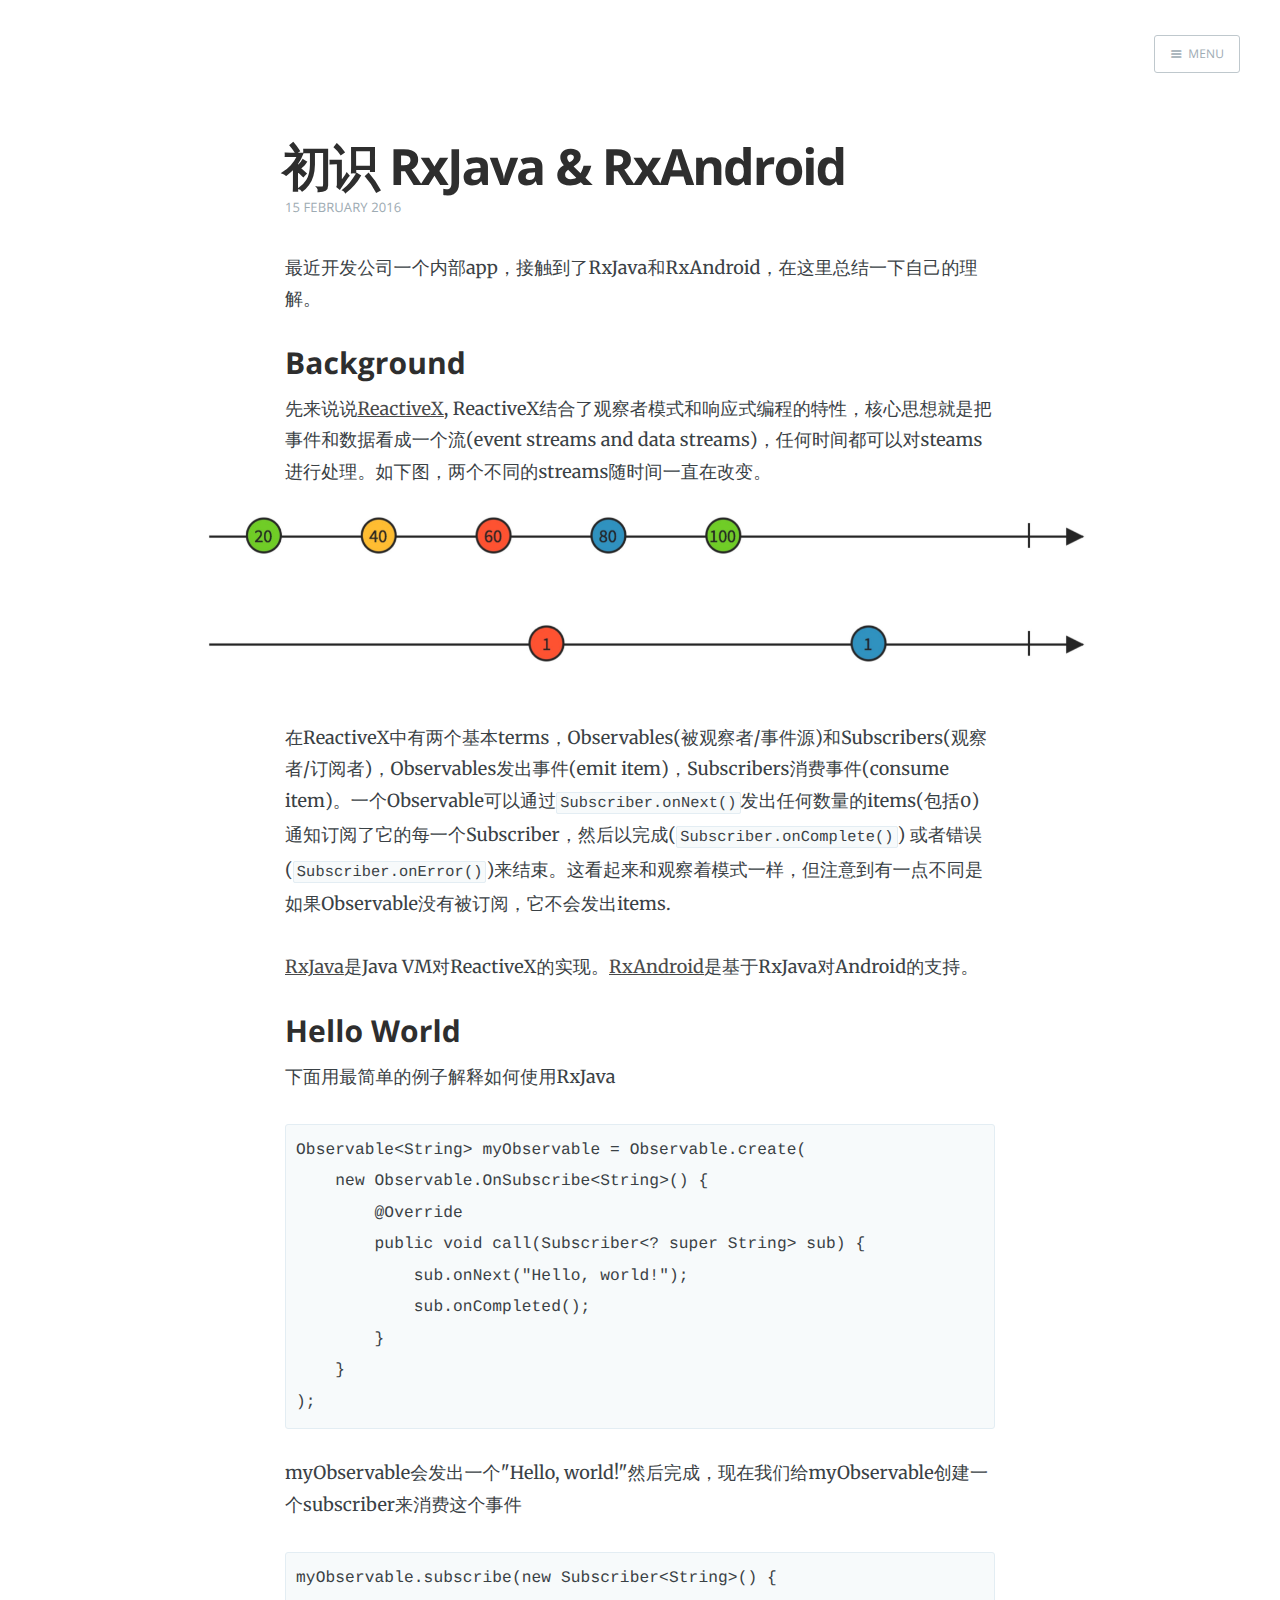
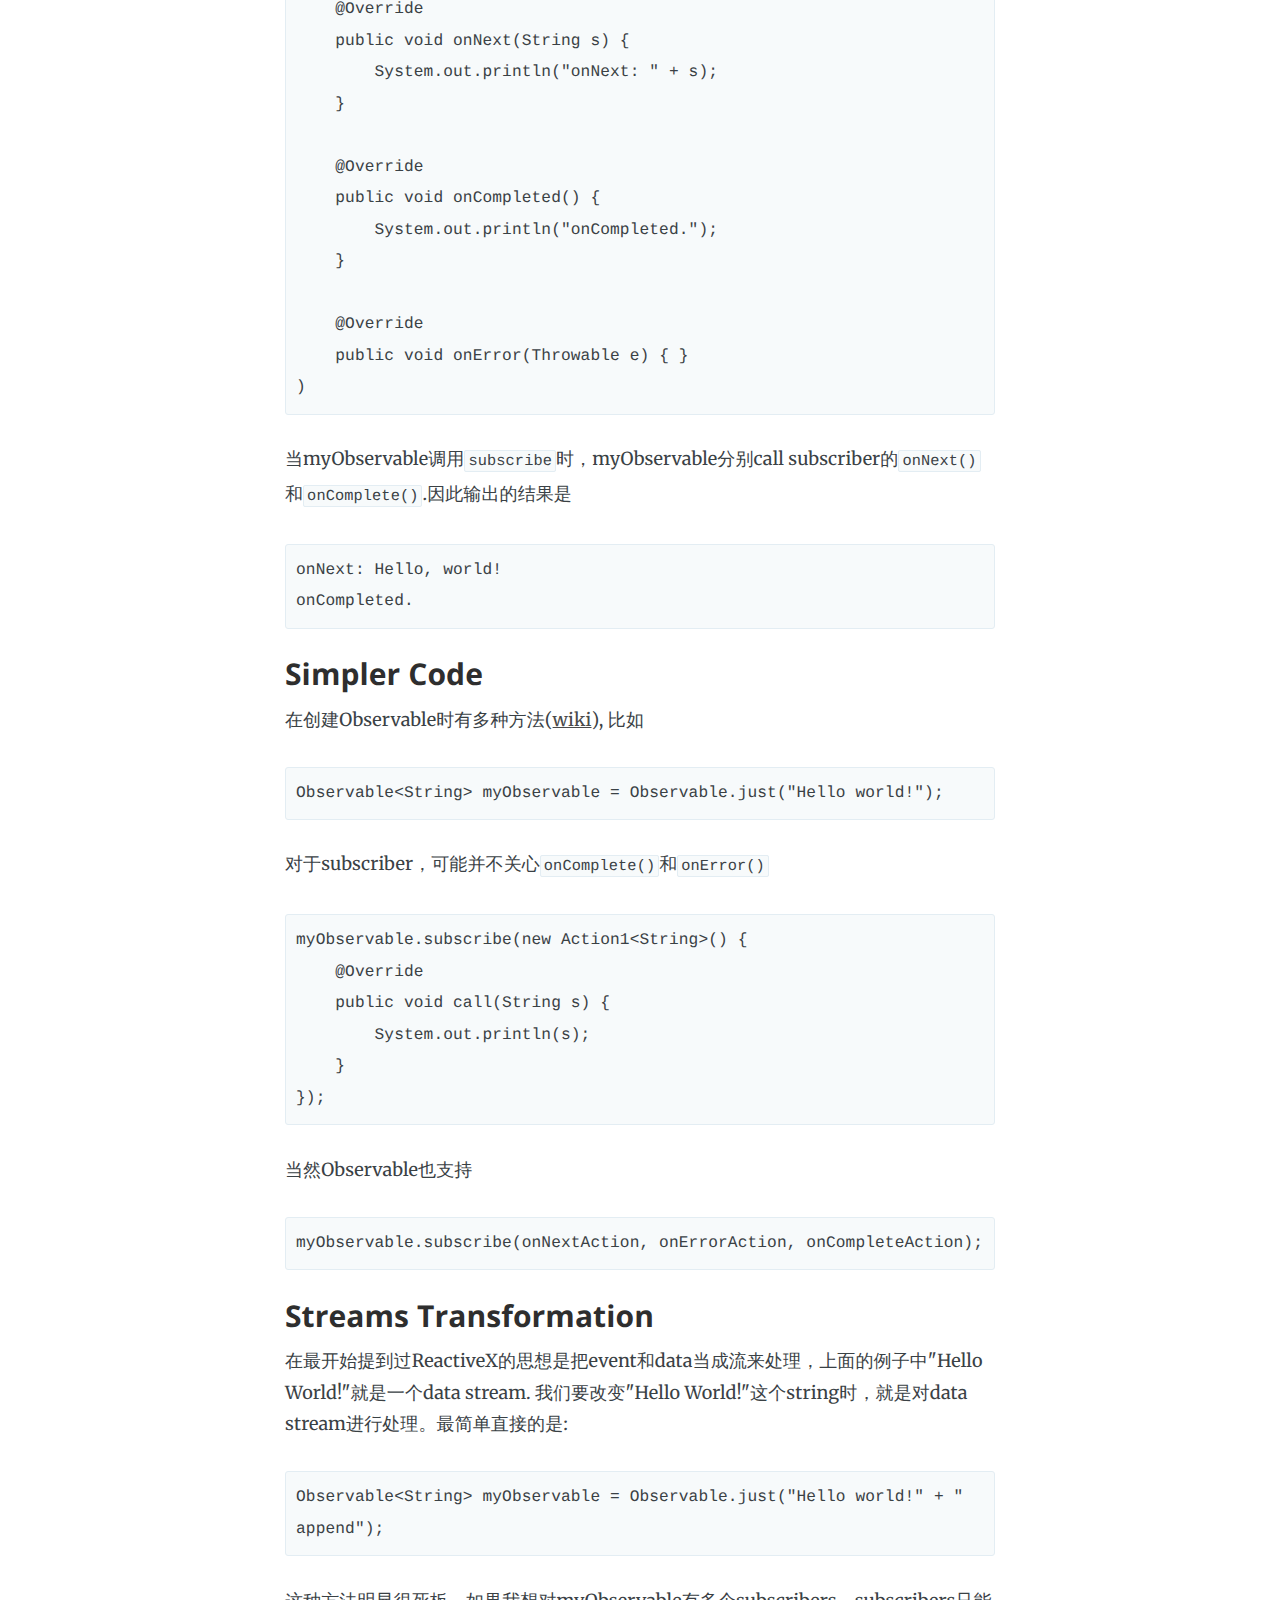
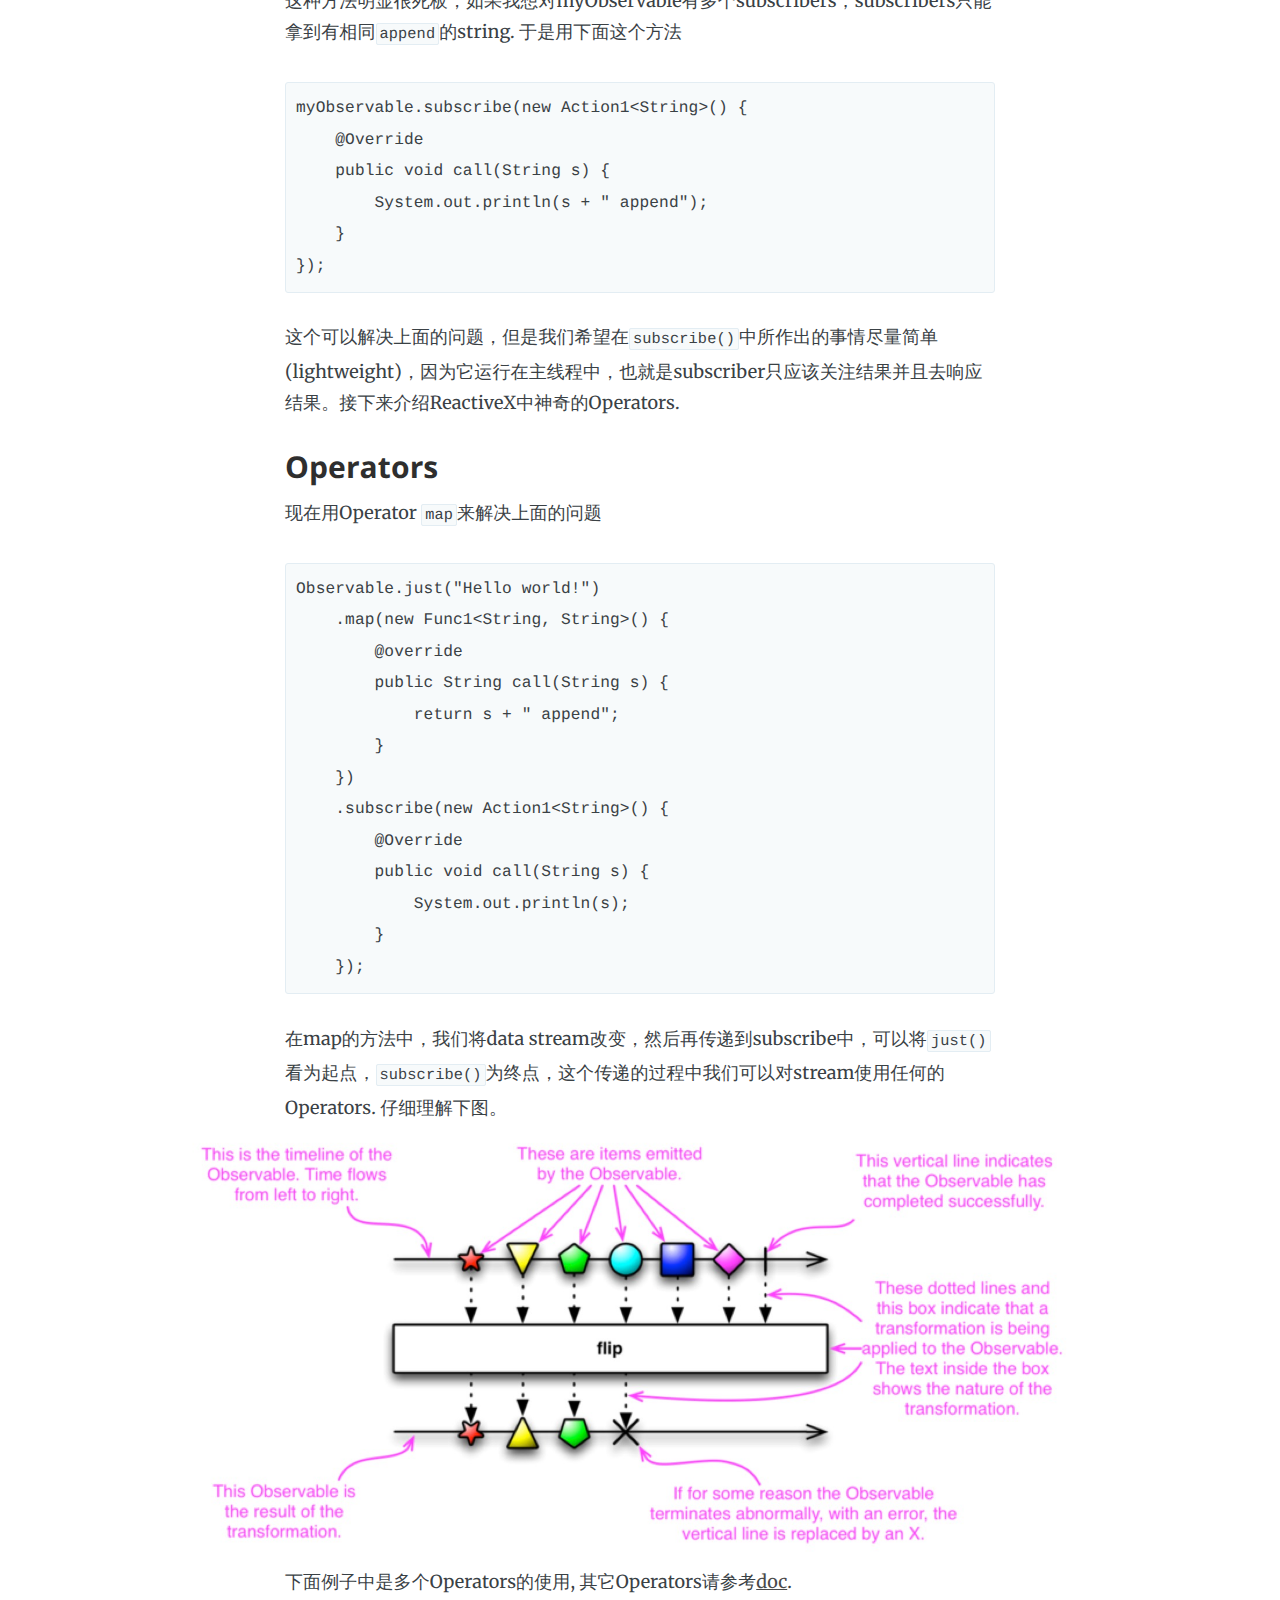
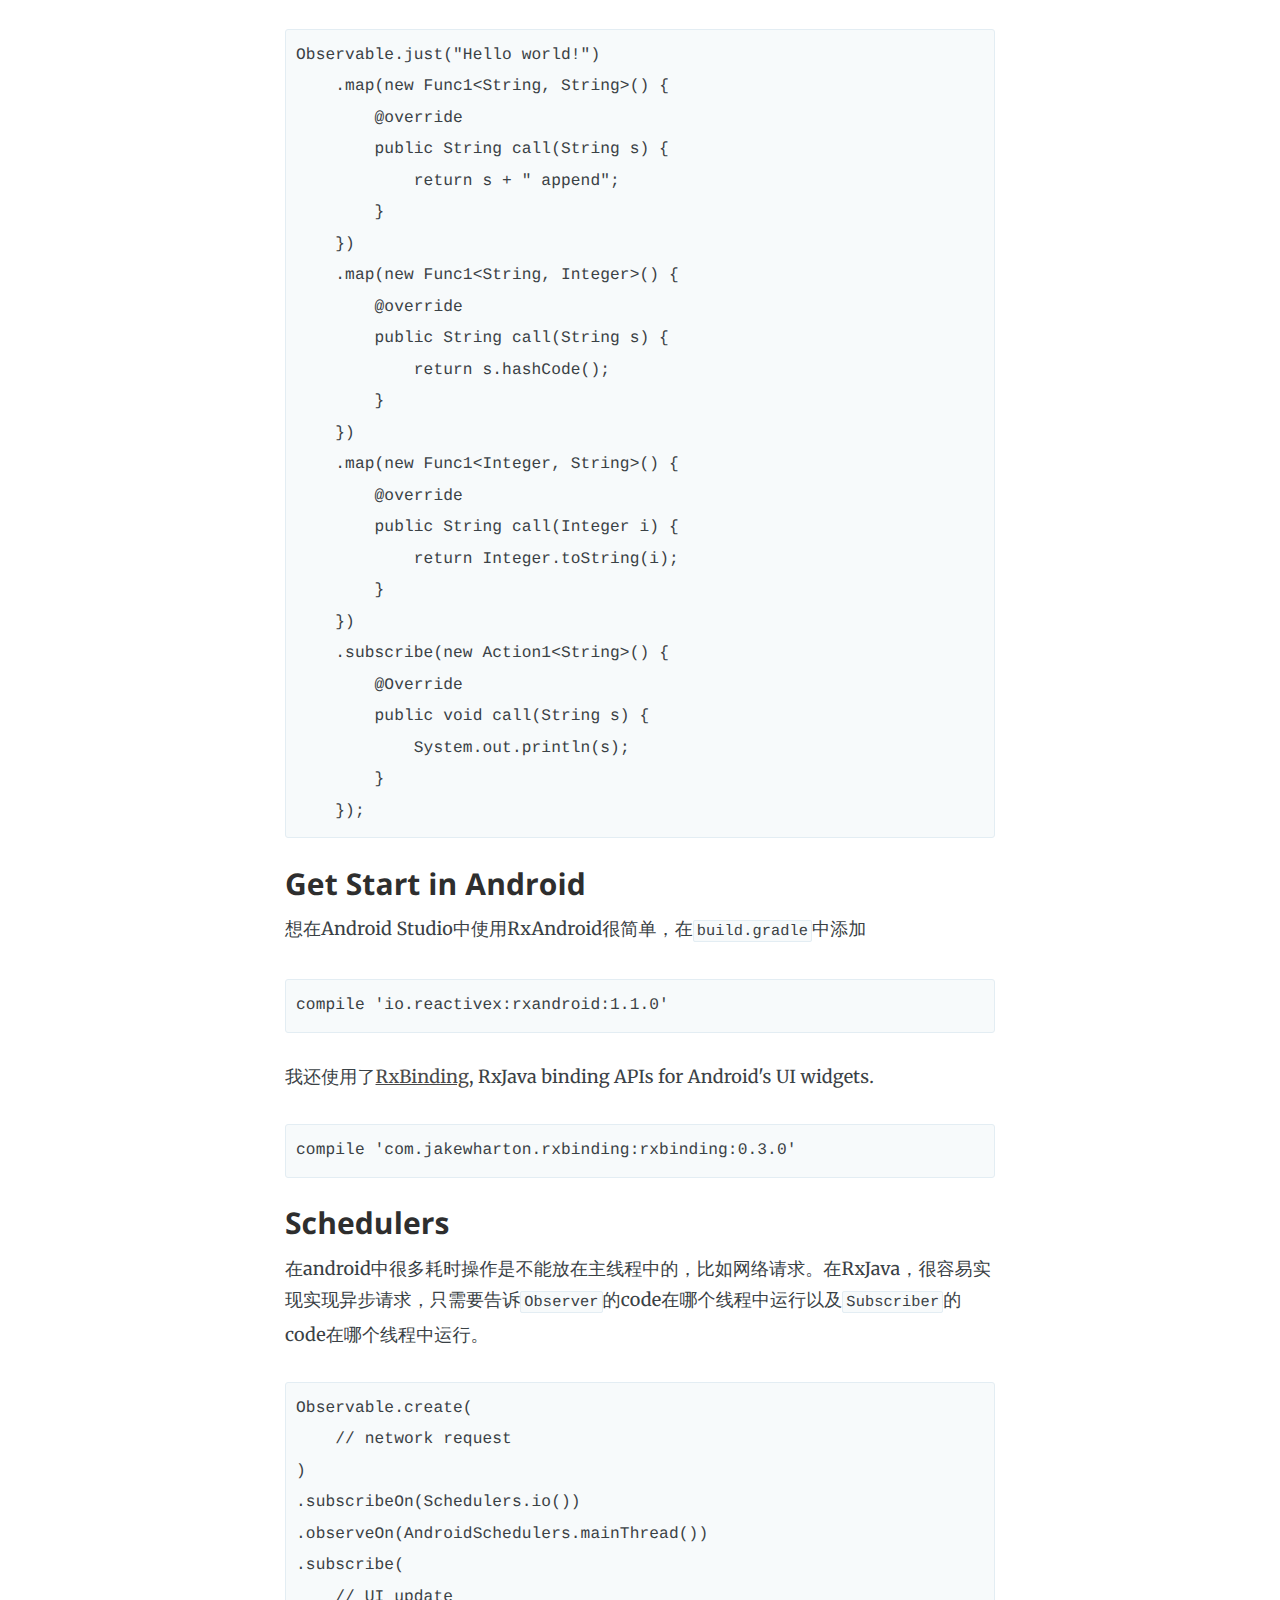
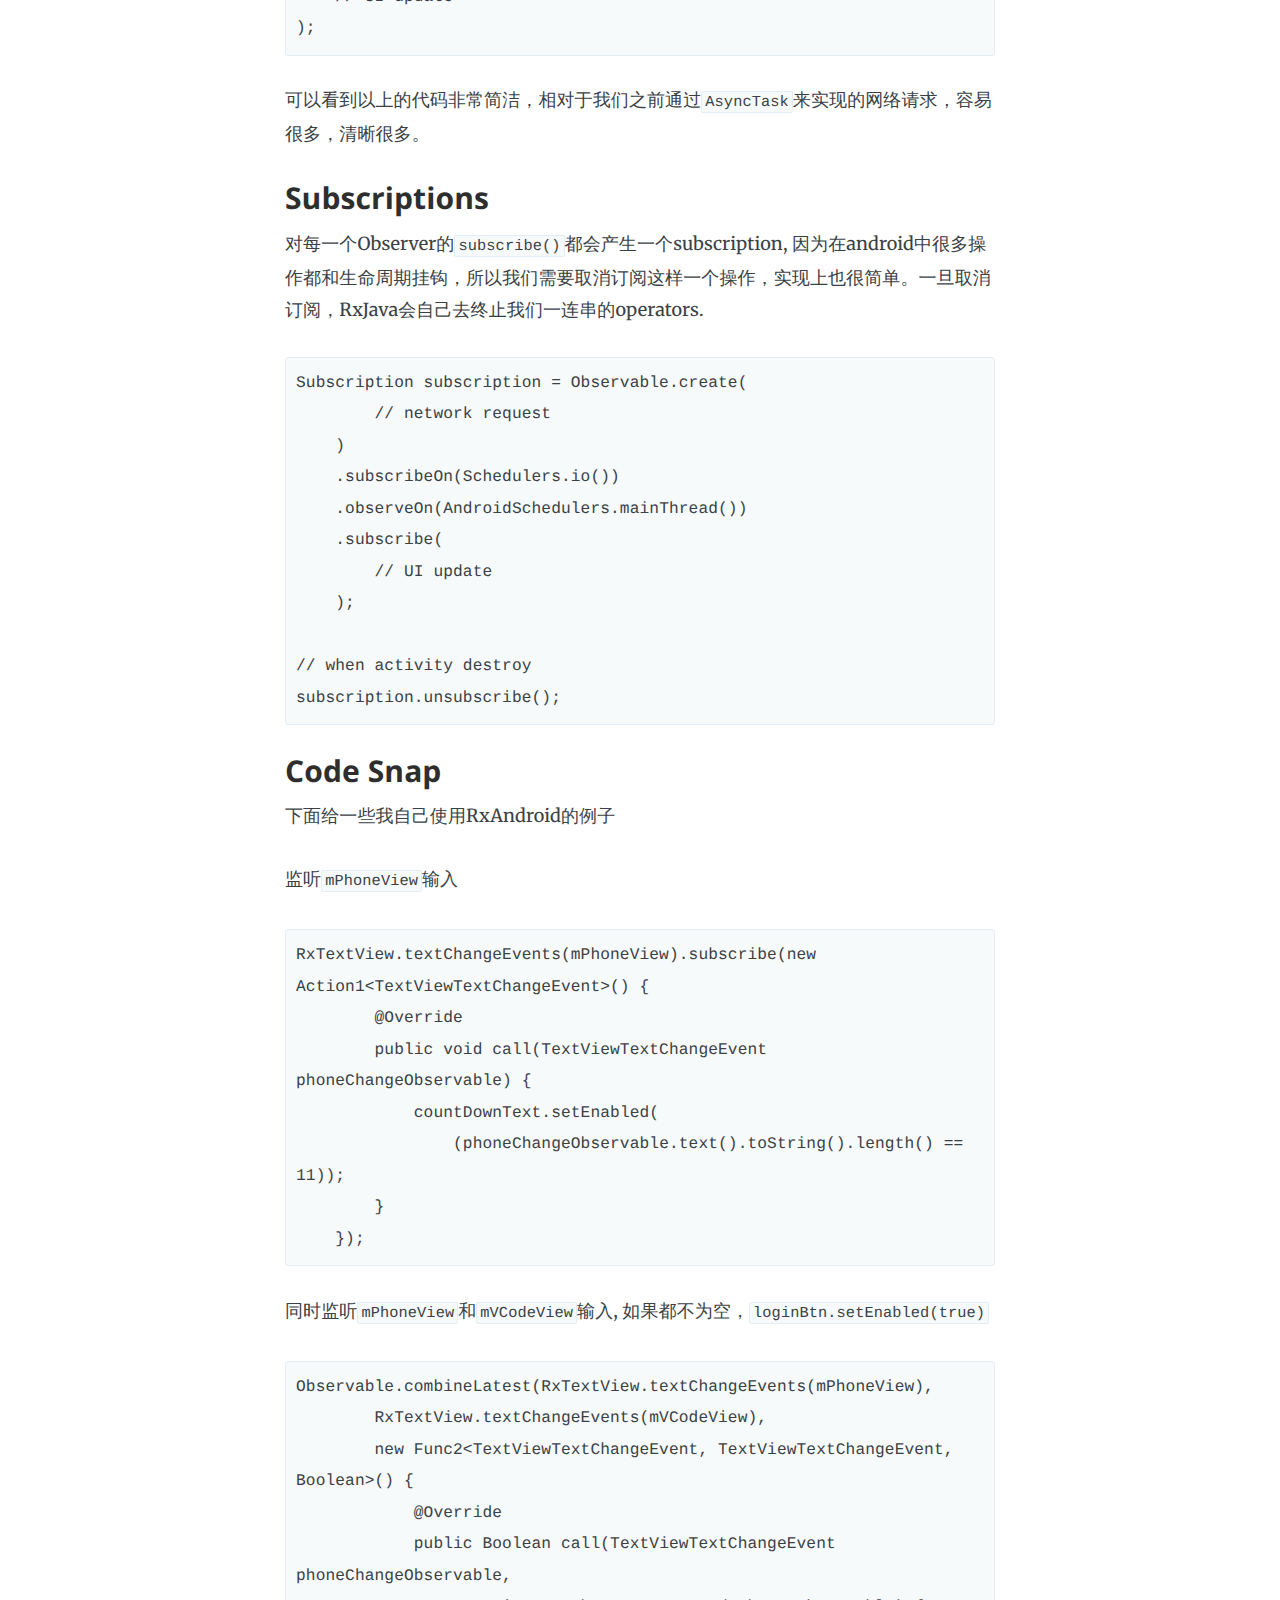
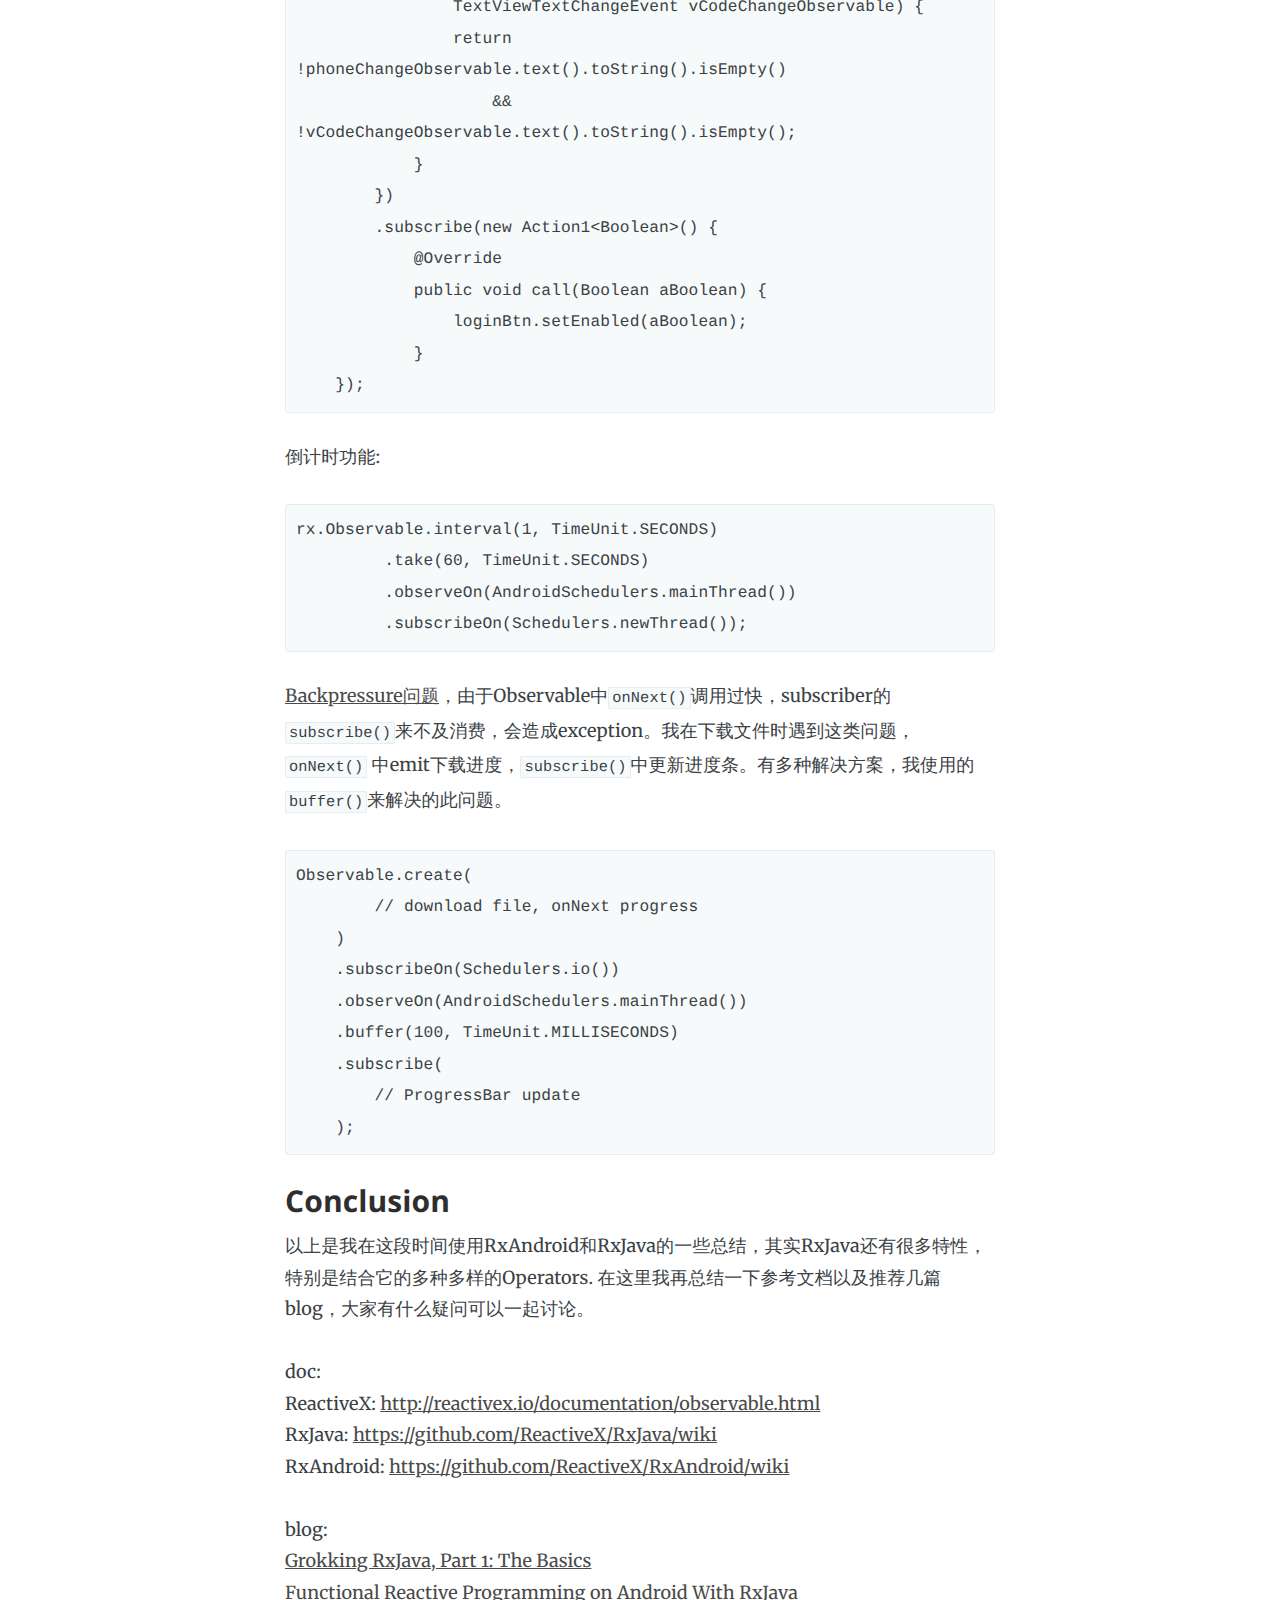
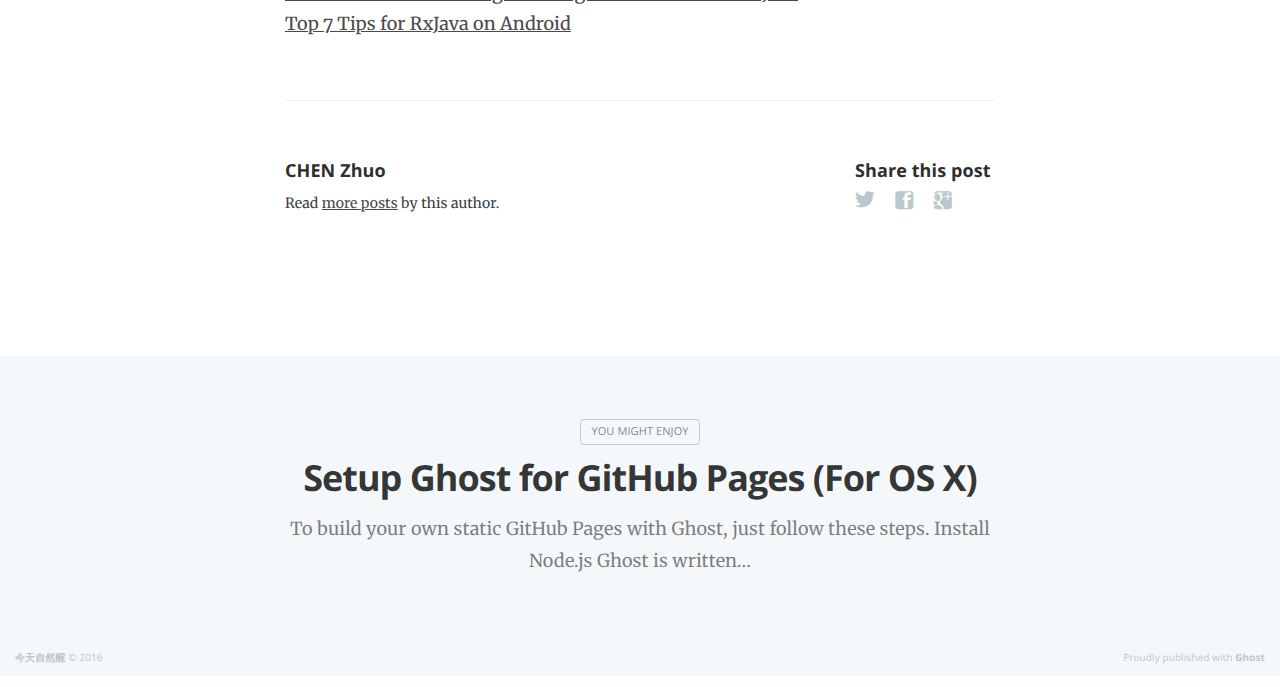
==== fisrt-see-rxjava-rxandroid/index.html @ a4654ff0 "Blog update at 2016-02-15 11:35:41" ====
<head>
    <meta charset="utf-8">
    <meta http-equiv="X-UA-Compatible" content="IE=edge">

    <title>初识 RxJava &amp; RxAndroid</title>
    <meta name="description" content="">

    <meta name="HandheldFriendly" content="True">
    <meta name="viewport" content="width=device-width, initial-scale=1.0">

    <link rel="shortcut icon" href="../favicon.ico">

    <link rel="stylesheet" type="text/css" href="../assets/css/screen.css?v=882167e60a">
    <link rel="stylesheet" type="text/css" href="http://fonts.googleapis.com/css?family=Merriweather:300,700,700italic,300italic%7COpen+Sans:700,400">

    <link rel="canonical" href="index.html">
    <meta name="referrer" content="origin">
    
    <meta property="og:site_name" content="今天自然醒">
    <meta property="og:type" content="article">
    <meta property="og:title" content="初识 RxJava &amp; RxAndroid">
    <meta property="og:description" content="最近开发公司一个内部app，接触到了RxJava和RxAndroid，在这里总结一下自己的理解。 Background 先来说说ReactiveX, ReactiveX结合了观察者模式和响应式编程的特性，核心思想就是把事件和数据看成一个流(event streams and data streams)，任何时间都可以对steams进行处理。如下图，两个不同的streams随时间一直在改变。 在ReactiveX中有两个基本terms，Observables(被观察者/事件源)和Subscribers(观察者/订阅者)，Observables发出事件(emit item)，Subscribers消费事件(consume item)。一个Observable可以通过Subscriber.onNext()发出任何数量的items(包括0)通知订阅了它的每一个Subscriber，然后以完成(Subscriber.onComplete()) 或者错误(Subscriber.onError())来结束。...">
    <meta property="og:url" content="http://localhost:2368/fisrt-see-rxjava-rxandroid/">
    <meta property="article:published_time" content="2016-02-15T11:21:53.942Z">
    <meta property="article:modified_time" content="2016-02-15T11:35:24.260Z">
    
    <meta name="twitter:card" content="summary">
    <meta name="twitter:title" content="初识 RxJava &amp; RxAndroid">
    <meta name="twitter:description" content="最近开发公司一个内部app，接触到了RxJava和RxAndroid，在这里总结一下自己的理解。 Background 先来说说ReactiveX, ReactiveX结合了观察者模式和响应式编程的特性，核心思想就是把事件和数据看成一个流(event streams and data streams)，任何时间都可以对steams进行处理。如下图，两个不同的streams随时间一直在改变。 在ReactiveX中有两个基本terms，Observables(被观察者/事件源)和Subscribers(观察者/订阅者)，Observables发出事件(emit item)，Subscribers消费事件(consume item)。一个Observable可以通过Subscriber.onNext()发出任何数量的items(包括0)通知订阅了它的每一个Subscriber，然后以完成(Subscriber.onComplete()) 或者错误(Subscriber.onError())来结束。...">
    <meta name="twitter:url" content="http://localhost:2368/fisrt-see-rxjava-rxandroid/">
    
    <script type="application/ld+json">
{
    "@context": "http://schema.org",
    "@type": "Article",
    "publisher": "今天自然醒",
    "author": {
        "@type": "Person",
        "name": "CHEN Zhuo",
        "url": "http://localhost:2368/author/chen",
        "sameAs": null,
        "description": null
    },
    "headline": "初识 RxJava &amp; RxAndroid",
    "url": "http://localhost:2368/fisrt-see-rxjava-rxandroid/",
    "datePublished": "2016-02-15T11:21:53.942Z",
    "dateModified": "2016-02-15T11:35:24.260Z",
    "description": "最近开发公司一个内部app，接触到了RxJava和RxAndroid，在这里总结一下自己的理解。 Background 先来说说ReactiveX, ReactiveX结合了观察者模式和响应式编程的特性，核心思想就是把事件和数据看成一个流(event streams and data streams)，任何时间都可以对steams进行处理。如下图，两个不同的streams随时间一直在改变。 在ReactiveX中有两个基本terms，Observables(被观察者/事件源)和Subscribers(观察者/订阅者)，Observables发出事件(emit item)，Subscribers消费事件(consume item)。一个Observable可以通过Subscriber.onNext()发出任何数量的items(包括0)通知订阅了它的每一个Subscriber，然后以完成(Subscriber.onComplete()) 或者错误(Subscriber.onError())来结束。..."
}
    </script>

    <meta name="generator" content="Ghost 0.7">
    <link rel="alternate" type="application/rss+xml" title="今天自然醒" href="../rss/index.html">
</head>
<body class="post-template nav-closed">

    <div class="nav">
    <h3 class="nav-title">Menu</h3>
    <a href="index.html#" class="nav-close">
        <span class="hidden">Close</span>
    </a>
    <ul>
            <li class="nav-home" role="presentation"><a href="../">Home</a></li>
    </ul>
    <a class="subscribe-button icon-feed" href="../rss/index.rss">Subscribe</a>
</div>
<span class="nav-cover"></span>


    <div class="site-wrapper">

        


<header class="main-header post-head no-cover">
    <nav class="main-nav  clearfix">
        
            <a class="menu-button icon-menu" href="index.html#"><span class="word">Menu</span></a>
    </nav>
</header>

<main class="content" role="main">
    <article class="post">

        <header class="post-header">
            <h1 class="post-title">初识 RxJava &amp; RxAndroid</h1>
            <section class="post-meta">
                <time class="post-date" datetime="2016-02-15">15 February 2016</time> 
            </section>
        </header>

        <section class="post-content">
            <p>最近开发公司一个内部app，接触到了RxJava和RxAndroid，在这里总结一下自己的理解。</p>

<h3 id="background">Background</h3>

<p>先来说说<a href="http://reactivex.io/">ReactiveX</a>, ReactiveX结合了观察者模式和响应式编程的特性，核心思想就是把事件和数据看成一个流(event streams and data streams)，任何时间都可以对steams进行处理。如下图，两个不同的streams随时间一直在改变。
<img src="../content/images/2016/02/1.jpg" alt="A marble diagram representing two different streams"></p>

<p>在ReactiveX中有两个基本terms，Observables(被观察者/事件源)和Subscribers(观察者/订阅者)，Observables发出事件(emit item)，Subscribers消费事件(consume item)。一个Observable可以通过<code>Subscriber.onNext()</code>发出任何数量的items(包括0)通知订阅了它的每一个Subscriber，然后以完成(<code>Subscriber.onComplete()</code>) 或者错误(<code>Subscriber.onError()</code>)来结束。这看起来和观察着模式一样，但注意到有一点不同是如果Observable没有被订阅，它不会发出items.</p>

<p><a href="https://github.com/ReactiveX/RxJava">RxJava</a>是Java VM对ReactiveX的实现。<a href="https://github.com/ReactiveX/RxAndroid">RxAndroid</a>是基于RxJava对Android的支持。</p>

<h3 id="helloworld">Hello World</h3>

<p>下面用最简单的例子解释如何使用RxJava</p>

<pre><code>Observable&lt;String&gt; myObservable = Observable.create(
    new Observable.OnSubscribe&lt;String&gt;() {
        @Override
        public void call(Subscriber&lt;? super String&gt; sub) {
            sub.onNext("Hello, world!");
            sub.onCompleted();
        }
    }
);
</code></pre>

<p>myObservable会发出一个"Hello, world!"然后完成，现在我们给myObservable创建一个subscriber来消费这个事件</p>

<pre><code>myObservable.subscribe(new Subscriber&lt;String&gt;() {
    @Override
    public void onNext(String s) {
        System.out.println("onNext: " + s);
    }

    @Override
    public void onCompleted() { 
        System.out.println("onCompleted.");
    }

    @Override
    public void onError(Throwable e) { }
)
</code></pre>

<p>当myObservable调用<code>subscribe</code>时，myObservable分别call subscriber的<code>onNext()</code>和<code>onComplete()</code>.因此输出的结果是</p>

<pre><code>onNext: Hello, world!
onCompleted.
</code></pre>

<h3 id="simplercode">Simpler Code</h3>

<p>在创建Observable时有多种方法(<a href="http://reactivex.io/documentation/operators.html#alphabetical">wiki</a>), 比如</p>

<pre><code>Observable&lt;String&gt; myObservable = Observable.just("Hello world!");
</code></pre>

<p>对于subscriber，可能并不关心<code>onComplete()</code>和<code>onError()</code></p>

<pre><code>myObservable.subscribe(new Action1&lt;String&gt;() {
    @Override
    public void call(String s) {
        System.out.println(s);
    }
});
</code></pre>

<p>当然Observable也支持</p>

<pre><code>myObservable.subscribe(onNextAction, onErrorAction, onCompleteAction);
</code></pre>

<h3 id="streamstransformation">Streams Transformation</h3>

<p>在最开始提到过ReactiveX的思想是把event和data当成流来处理，上面的例子中"Hello World!"就是一个data stream. 我们要改变"Hello World!"这个string时，就是对data stream进行处理。最简单直接的是:</p>

<pre><code>Observable&lt;String&gt; myObservable = Observable.just("Hello world!" + " append");
</code></pre>

<p>这种方法明显很死板，如果我想对myObservable有多个subscribers，subscribers只能拿到有相同<code>append</code>的string. 于是用下面这个方法</p>

<pre><code>myObservable.subscribe(new Action1&lt;String&gt;() {
    @Override
    public void call(String s) {
        System.out.println(s + " append");
    }
});
</code></pre>

<p>这个可以解决上面的问题，但是我们希望在<code>subscribe()</code>中所作出的事情尽量简单(lightweight)，因为它运行在主线程中，也就是subscriber只应该关注结果并且去响应结果。接下来介绍ReactiveX中神奇的Operators.</p>

<h3 id="operators">Operators</h3>

<p>现在用Operator <code>map</code>来解决上面的问题</p>

<pre><code>Observable.just("Hello world!")
    .map(new Func1&lt;String, String&gt;() {
        @override
        public String call(String s) {
            return s + " append";
        }
    })
    .subscribe(new Action1&lt;String&gt;() {
        @Override
        public void call(String s) {
            System.out.println(s);
        }
    });
</code></pre>

<p>在map的方法中，我们将data stream改变，然后再传递到subscribe中，可以将<code>just()</code>看为起点，<code>subscribe()</code>为终点，这个传递的过程中我们可以对stream使用任何的Operators. 仔细理解下图。
<img src="../content/images/2016/02/2.jpg" alt="marble diagrams">
下面例子中是多个Operators的使用, 其它Operators请参考<a href="http://reactivex.io/documentation/operators.html">doc</a>.</p>

<pre><code>Observable.just("Hello world!")
    .map(new Func1&lt;String, String&gt;() {
        @override
        public String call(String s) {
            return s + " append";
        }
    })
    .map(new Func1&lt;String, Integer&gt;() {
        @override
        public String call(String s) {
            return s.hashCode();
        }
    })
    .map(new Func1&lt;Integer, String&gt;() {
        @override
        public String call(Integer i) {
            return Integer.toString(i);
        }
    })
    .subscribe(new Action1&lt;String&gt;() {
        @Override
        public void call(String s) {
            System.out.println(s);
        }
    });
</code></pre>

<h3 id="getstartinandroid">Get Start in Android</h3>

<p>想在Android Studio中使用RxAndroid很简单，在<code>build.gradle</code>中添加</p>

<pre><code>compile 'io.reactivex:rxandroid:1.1.0'
</code></pre>

<p>我还使用了<a href="https://github.com/JakeWharton/RxBinding">RxBinding</a>, RxJava binding APIs for Android's UI widgets. </p>

<pre><code>compile 'com.jakewharton.rxbinding:rxbinding:0.3.0'
</code></pre>

<h3 id="schedulers">Schedulers</h3>

<p>在android中很多耗时操作是不能放在主线程中的，比如网络请求。在RxJava，很容易实现实现异步请求，只需要告诉<code>Observer</code>的code在哪个线程中运行以及<code>Subscriber</code>的code在哪个线程中运行。</p>

<pre><code>Observable.create(
    // network request
)
.subscribeOn(Schedulers.io())
.observeOn(AndroidSchedulers.mainThread())
.subscribe(
    // UI update
);
</code></pre>

<p>可以看到以上的代码非常简洁，相对于我们之前通过<code>AsyncTask</code>来实现的网络请求，容易很多，清晰很多。</p>

<h3 id="subscriptions">Subscriptions</h3>

<p>对每一个Observer的<code>subscribe()</code>都会产生一个subscription, 因为在android中很多操作都和生命周期挂钩，所以我们需要取消订阅这样一个操作，实现上也很简单。一旦取消订阅，RxJava会自己去终止我们一连串的operators.</p>

<pre><code>Subscription subscription = Observable.create(
        // network request
    )
    .subscribeOn(Schedulers.io())
    .observeOn(AndroidSchedulers.mainThread())
    .subscribe(
        // UI update
    );

// when activity destroy
subscription.unsubscribe();
</code></pre>

<h3 id="codesnap">Code Snap</h3>

<p>下面给一些我自己使用RxAndroid的例子</p>

<p>监听<code>mPhoneView</code>输入</p>

<pre><code>RxTextView.textChangeEvents(mPhoneView).subscribe(new Action1&lt;TextViewTextChangeEvent&gt;() {
        @Override 
        public void call(TextViewTextChangeEvent phoneChangeObservable) {
            countDownText.setEnabled(
                (phoneChangeObservable.text().toString().length() == 11));
        }
    });
</code></pre>

<p>同时监听<code>mPhoneView</code>和<code>mVCodeView</code>输入, 如果都不为空，<code>loginBtn.setEnabled(true)</code></p>

<pre><code>Observable.combineLatest(RxTextView.textChangeEvents(mPhoneView),
        RxTextView.textChangeEvents(mVCodeView),
        new Func2&lt;TextViewTextChangeEvent, TextViewTextChangeEvent, Boolean&gt;() {
            @Override 
            public Boolean call(TextViewTextChangeEvent phoneChangeObservable,
                TextViewTextChangeEvent vCodeChangeObservable) {
                return !phoneChangeObservable.text().toString().isEmpty()
                    &amp;&amp; !vCodeChangeObservable.text().toString().isEmpty();
            }
        })
        .subscribe(new Action1&lt;Boolean&gt;() {
            @Override 
            public void call(Boolean aBoolean) {
                loginBtn.setEnabled(aBoolean);
            }
    });
</code></pre>

<p>倒计时功能:</p>

<pre><code>rx.Observable.interval(1, TimeUnit.SECONDS)
         .take(60, TimeUnit.SECONDS)
         .observeOn(AndroidSchedulers.mainThread())
         .subscribeOn(Schedulers.newThread());
</code></pre>

<p><a href="https://github.com/ReactiveX/RxJava/wiki/Backpressure">Backpressure问题</a>，由于Observable中<code>onNext()</code>调用过快，subscriber的<code>subscribe()</code>来不及消费，会造成exception。我在下载文件时遇到这类问题，<code>onNext()</code> 中emit下载进度，<code>subscribe()</code>中更新进度条。有多种解决方案，我使用的<code>buffer()</code>来解决的此问题。</p>

<pre><code>Observable.create(
        // download file, onNext progress
    )
    .subscribeOn(Schedulers.io())
    .observeOn(AndroidSchedulers.mainThread())
    .buffer(100, TimeUnit.MILLISECONDS)
    .subscribe(
        // ProgressBar update
    );
</code></pre>

<h3 id="conclusion">Conclusion</h3>

<p>以上是我在这段时间使用RxAndroid和RxJava的一些总结，其实RxJava还有很多特性，特别是结合它的多种多样的Operators. 在这里我再总结一下参考文档以及推荐几篇blog，大家有什么疑问可以一起讨论。</p>

<p>doc: <br>
ReactiveX: <a href="http://reactivex.io/documentation/observable.html">http://reactivex.io/documentation/observable.html</a> <br>
RxJava: <a href="https://github.com/ReactiveX/RxJava/wiki">https://github.com/ReactiveX/RxJava/wiki</a> <br>
RxAndroid: <a href="https://github.com/ReactiveX/RxAndroid/wiki">https://github.com/ReactiveX/RxAndroid/wiki</a></p>

<p>blog: <br>
<a href="http://blog.danlew.net/2014/09/15/grokking-rxjava-part-1/">Grokking RxJava, Part 1: The Basics</a> <br>
<a href="https://mttkay.github.io/blog/2013/08/25/functional-reactive-programming-on-android-with-rxjava/">Functional Reactive Programming on Android With RxJava</a> <br>
<a href="http://futurice.com/blog/top-7-tips-for-rxjava-on-android">Top 7 Tips for RxJava on Android</a></p>
        </section>

        <footer class="post-footer">



            <section class="author">
                <h4><a href="../author/chen/">CHEN Zhuo</a></h4>

                    <p>Read <a href="../author/chen/">more posts</a> by this author.</p>
                <div class="author-meta">
                    
                    
                </div>
            </section>


            <section class="share">
                <h4>Share this post</h4>
                <a class="icon-twitter" href="https://twitter.com/intent/tweet?text=%E5%88%9D%E8%AF%86%20RxJava%20%26%20RxAndroid&amp;url=http://localhost:2368/fisrt-see-rxjava-rxandroid/" onclick="window.open(this.href, 'twitter-share', 'width=550,height=235');return false;">
                    <span class="hidden">Twitter</span>
                </a>
                <a class="icon-facebook" href="https://www.facebook.com/sharer/sharer.php?u=http://localhost:2368/fisrt-see-rxjava-rxandroid/" onclick="window.open(this.href, 'facebook-share','width=580,height=296');return false;">
                    <span class="hidden">Facebook</span>
                </a>
                <a class="icon-google-plus" href="https://plus.google.com/share?url=http://localhost:2368/fisrt-see-rxjava-rxandroid/" onclick="window.open(this.href, 'google-plus-share', 'width=490,height=530');return false;">
                    <span class="hidden">Google+</span>
                </a>
            </section>

        </footer>

        <div id="disqus_thread"></div>
        <script>
        /**
        * RECOMMENDED CONFIGURATION VARIABLES: EDIT AND UNCOMMENT THE SECTION BELOW TO INSERT DYNAMIC VALUES FROM YOUR PLATFORM OR CMS.
        * LEARN WHY DEFINING THESE VARIABLES IS IMPORTANT: https://disqus.com/admin/universalcode/#configuration-variables
        */
        /*
        var disqus_config = function () {
        this.page.url = 'derekcz'; // Replace PAGE_URL with your page's canonical URL variable
        this.page.identifier = 'ghost-4'; // Replace PAGE_IDENTIFIER with your page's unique identifier variable
        };
        */
        (function() { // DON'T EDIT BELOW THIS LINE
        var d = document, s = d.createElement('script');

        s.src = '//derekcz.disqus.com/embed.js';

        s.setAttribute('data-timestamp', +new Date());
        (d.head || d.body).appendChild(s);
        })();
        </script>
        <noscript>Please enable JavaScript to view the <a href="https://disqus.com/?ref_noscript" rel="nofollow">comments powered by Disqus.</a></noscript>
    </article>
</main>

<aside class="read-next">
    <a class="read-next-story prev no-cover" href="../setup-ghost-for-github-pages/">
        <section class="post">
            <h2>Setup Ghost for GitHub Pages (For OS X)</h2>
            <p>To build your own static GitHub Pages with Ghost, just follow these steps. Install Node.js Ghost is written…</p>
        </section>
    </a>
</aside>



        <footer class="site-footer clearfix">
            <section class="copyright"><a href="../">今天自然醒</a> © 2016</section>
            <section class="poweredby">Proudly published with <a href="https://ghost.org">Ghost</a></section>
        </footer>

    </div>

    <script type="text/javascript" src="https://code.jquery.com/jquery-1.11.3.min.js"></script>
    

    <script type="text/javascript" src="../assets/js/jquery.fitvids.js?v=882167e60a"></script>
    <script type="text/javascript" src="../assets/js/index.js?v=882167e60a"></script>
    <script id="dsq-count-scr" src="http://derekcz.disqus.com/count.js" async></script>
</body>
---- assets/css/screen.css ----
/* ==========================================================================
   Table of Contents
   ========================================================================== */

/*

    0.  Normalize
    1.  Icons
    2.  General
    3.  Utilities
    4.  General
    5.  Single Post
    6.  Tag Archive
    7.  Read Next
    8.  Third Party Elements
    9.  Pagination
    10.  Footer
    11. Media Queries (Tablet)
    12. Media Queries (Mobile)
    13. Animations

*/

/* ==========================================================================
   0. Normalize.css v2.1.3 | MIT License | git.io/normalize | (minified)
   ========================================================================== */

article, aside, details,
figcaption, figure,
footer, header, hgroup,
main, nav, section,
summary { display: block; }
audio, canvas, video { display: inline-block; }
audio:not([controls]) { display: none; height: 0; }
[hidden], template { display: none; }
html {
   font-family: sans-serif;
   -ms-text-size-adjust: 100%;
   -webkit-text-size-adjust: 100%;
}
body { margin: 0; }
a { background: transparent; }
a:focus { outline: thin dotted; }
a:active, a:hover { outline: 0; }
h1 { font-size: 2em; margin: 0.67em 0; }
abbr[title] { border-bottom: 1px dotted; }
b, strong { font-weight: 700; }
dfn { font-style: italic; }
hr {
   -moz-box-sizing: content-box;
   box-sizing: content-box;
   height: 0;
}
mark { background: #FF0; color: #000; }
code, kbd, pre,
samp { font-family: monospace, serif; font-size: 1em; }
pre { white-space: pre-wrap; }
q { quotes: "\201C" "\201D" "\2018" "\2019"; }
small { font-size: 80%; }
sub, sup {
   font-size: 75%;
   line-height: 0;
   position: relative;
   vertical-align: baseline;
}
sup { top: -0.5em; }
sub { bottom: -0.25em; }
img { border: 0; }
svg:not(:root) { overflow: hidden; }
figure { margin: 0; }
fieldset {
   border: 1px solid #c0c0c0;
   margin: 0 2px;
   padding: 0.35em 0.625em 0.75em;
}
legend { border: 0; padding: 0; }
button, input, select,
textarea { font-family: inherit; font-size: 100%; margin: 0; }
button, input { line-height: normal; }
button, select { text-transform: none; }
button, html input[type="button"],
input[type="reset"], input[type="submit"] {
   -webkit-appearance: button;
   cursor: pointer;
}
button[disabled], html input[disabled] { cursor: default; }
input[type="checkbox"],
input[type="radio"] { box-sizing: border-box; padding: 0; }
input[type="search"] {
   -webkit-appearance: textfield;
   -moz-box-sizing: content-box;
   -webkit-box-sizing: content-box;
   box-sizing: content-box;
}
input[type="search"]::-webkit-search-cancel-button,
input[type="search"]::-webkit-search-decoration { -webkit-appearance: none; }
button::-moz-focus-inner,
input::-moz-focus-inner { border: 0; padding: 0; }
textarea { overflow: auto; vertical-align: top; }
table { border-collapse: collapse; border-spacing: 0; }


/* ==========================================================================
   1. Icons - Sets up the icon font and respective classes
   ========================================================================== */

/* Import the font file with the icons in it */
@font-face {
    font-family: "casper-icons";
    src:url("../fonts/casper-icons.eot?v=1");
    src:url("../fonts/casper-icons.eot?v=1") format("embedded-opentype"),
        url("../fonts/casper-icons.woff?v=1") format("woff"),
        url("../fonts/casper-icons.ttf?v=1") format("truetype"),
        url("../fonts/casper-icons.svg?v=1") format("svg");
    font-weight: normal;
    font-style: normal;
}

/* Apply these base styles to all icons */
[class^="icon-"]:before, [class*=" icon-"]:before {
    font-family: "casper-icons", "Open Sans", sans-serif;
    speak: none;
    font-style: normal;
    font-weight: normal;
    font-variant: normal;
    text-transform: none;
    line-height: 1;
    text-decoration: none !important;
    -webkit-font-smoothing: antialiased;
    -moz-osx-font-smoothing: grayscale;
}

/* Each icon is created by inserting the correct character into the
   content of the :before pseudo element. Like a boss. */
.icon-ghost:before {
    content: "\f600";
}
.icon-feed:before {
    content: "\f601";
}
.icon-twitter:before {
    content: "\f602";
    font-size: 1.1em;
}
.icon-google-plus:before {
    content: "\f603";
}
.icon-facebook:before {
    content: "\f604";
}
.icon-arrow-left:before {
    content: "\f605";
}
.icon-stats:before {
    content: "\f606";
}
.icon-location:before {
    content: "\f607";
    margin-left: -3px; /* Tracking fix */
}
.icon-link:before {
    content: "\f608";
}
.icon-menu:before {
    content: "\f609";
}
/*
    IMPORTANT: When making any changes to the icon font, be sure to increment
    the version number by 1 in the @font-face rule. `?v=1` becomes `?v=2`
    This forces browsers to download the new font file.
*/


/* ==========================================================================
   2. General - Setting up some base styles
   ========================================================================== */

html {
    height: 100%;
    max-height: 100%;
    font-size: 62.5%;
    -webkit-tap-highlight-color: rgba(0, 0, 0, 0);
}

body {
    height: 100%;
    max-height: 100%;
    font-family: "Merriweather", serif;
    letter-spacing: 0.01rem;
    font-size: 1.8rem;
    line-height: 1.75em;
    color: #3A4145;
    -webkit-font-feature-settings: 'kern' 1;
    -moz-font-feature-settings: 'kern' 1;
    -o-font-feature-settings: 'kern' 1;
    text-rendering: geometricPrecision;
}

::-moz-selection {
    background: #D6EDFF;
}

::selection {
    background: #D6EDFF;
}

h1, h2, h3,
h4, h5, h6 {
    -webkit-font-feature-settings: 'dlig' 1, 'liga' 1, 'lnum' 1, 'kern' 1;
    -moz-font-feature-settings: 'dlig' 1, 'liga' 1, 'lnum' 1, 'kern' 1;
    -o-font-feature-settings: 'dlig' 1, 'liga' 1, 'lnum' 1, 'kern' 1;
    color: #2E2E2E;
    line-height: 1.15em;
    margin: 0 0 0.4em 0;
    font-family: "Open Sans", sans-serif;
    text-rendering: geometricPrecision;
}

h1 {
    font-size: 5rem;
    letter-spacing: -2px;
    text-indent: -3px;
}

h2 {
    font-size: 3.6rem;
    letter-spacing: -1px;
}

h3 {
    font-size: 3rem;
}

h4 {
    font-size: 2.5rem;
}

h5 {
    font-size: 2rem;
}

h6 {
    font-size: 2rem;
}

a {
    color: #4A4A4A;
    transition: color 0.3s ease;
}

a:hover {
    color: #111;
}

p, ul, ol, dl {
    -webkit-font-feature-settings: 'liga' 1, 'onum' 1, 'kern' 1;
    -moz-font-feature-settings: 'liga' 1, 'onum' 1, 'kern' 1;
    -o-font-feature-settings: 'liga' 1, 'onum' 1, 'kern' 1;
    margin: 0 0 1.75em 0;
    text-rendering: geometricPrecision;
}

ol, ul {
    padding-left: 3rem;
}

ol ol, ul ul,
ul ol, ol ul {
    margin: 0 0 0.4em 0;
    padding-left: 2em;
}

dl dt {
    float: left;
    width: 180px;
    overflow: hidden;
    clear: left;
    text-align: right;
    text-overflow: ellipsis;
    white-space: nowrap;
    font-weight: 700;
    margin-bottom: 1em;
}

dl dd {
    margin-left: 200px;
    margin-bottom: 1em
}

li {
    margin: 0.4em 0;
}

li li {
    margin: 0;
}

hr {
    display: block;
    height: 1px;
    border: 0;
    border-top: #EFEFEF 1px solid;
    margin: 3.2em 0;
    padding: 0;
}

blockquote {
    -moz-box-sizing: border-box;
    box-sizing: border-box;
    margin: 1.75em 0 1.75em -2.2em;
    padding: 0 0 0 1.75em;
    border-left: #4A4A4A 0.4em solid;
}

blockquote p {
    margin: 0.8em 0;
    font-style: italic;
}

blockquote small {
    display: inline-block;
    margin: 0.8em 0 0.8em 1.5em;
    font-size: 0.9em;
    color: #CCC;
}

blockquote small:before { content: "\2014 \00A0"; }

blockquote cite {
    font-weight: 700;
}

blockquote cite a { font-weight: normal; }

mark {
    background-color: #fdffb6;
}

code, tt {
    padding: 1px 3px;
    font-family: Inconsolata, monospace, sans-serif;
    font-size: 0.85em;
    white-space: pre-wrap;
    border: #E3EDF3 1px solid;
    background: #F7FAFB;
    border-radius: 2px;
}

pre {
    -moz-box-sizing: border-box;
    box-sizing: border-box;
    margin: 0 0 1.75em 0;
    border: #E3EDF3 1px solid;
    width: 100%;
    padding: 10px;
    font-family: Inconsolata, monospace, sans-serif;
    font-size: 0.9em;
    white-space: pre;
    overflow: auto;
    background: #F7FAFB;
    border-radius: 3px;
}

pre code, pre tt {
    font-size: inherit;
    white-space: pre-wrap;
    background: transparent;
    border: none;
    padding: 0;
}

kbd {
    display: inline-block;
    margin-bottom: 0.4em;
    padding: 1px 8px;
    border: #CCC 1px solid;
    color: #666;
    text-shadow: #FFF 0 1px 0;
    font-size: 0.9em;
    font-weight: 700;
    background: #F4F4F4;
    border-radius: 4px;
    box-shadow:
        0 1px 0 rgba(0, 0, 0, 0.2),
        0 1px 0 0 #fff inset;
}

table {
    -moz-box-sizing: border-box;
    box-sizing: border-box;
    margin: 1.75em 0;
    width: 100%;
    max-width: 100%;
    background-color: transparent;
}

table th,
table td {
    padding: 8px;
    line-height: 20px;
    text-align: left;
    vertical-align: top;
    border-top: #EFEFEF 1px solid;
}

table th { color: #000; }

table caption + thead tr:first-child th,
table caption + thead tr:first-child td,
table colgroup + thead tr:first-child th,
table colgroup + thead tr:first-child td,
table thead:first-child tr:first-child th,
table thead:first-child tr:first-child td {
    border-top: 0;
}

table tbody + tbody { border-top: #EFEFEF 2px solid; }

table table table { background-color: #FFF; }

table tbody > tr:nth-child(odd) > td,
table tbody > tr:nth-child(odd) > th {
    background-color: #F6F6F6;
}

table.plain tbody > tr:nth-child(odd) > td,
table.plain tbody > tr:nth-child(odd) > th {
   background: transparent;
}

iframe, .fluid-width-video-wrapper {
    display: block;
    margin: 1.75em 0;
}

/* When a video is inside the fitvids wrapper, drop the
margin on the iframe, cause it breaks stuff. */
.fluid-width-video-wrapper iframe {
    margin: 0;
}


/* ==========================================================================
   3. Utilities - These things get used a lot
   ========================================================================== */

/* Clears shit */
.clearfix:before,
.clearfix:after {
    content: " ";
    display: table;
}
.clearfix:after { clear: both; }
.clearfix { zoom: 1; }

/* Hides shit */
.hidden {
    text-indent: -9999px;
    visibility: hidden;
    display: none;
}

/* Creates a responsive wrapper that makes our content scale nicely */
.inner {
    position: relative;
    width: 80%;
    max-width: 710px;
    margin: 0 auto;
}

/* Centres vertically yo. (IE8+) */
.vertical {
    display: table-cell;
    vertical-align: middle;
}

/* Wraps the main content & footer */
.site-wrapper {
    position: relative;
    z-index: 10;
    min-height: 100%;
    background: #fff;
    -webkit-transition: -webkit-transform 0.5s ease;
            transition: transform 0.5s ease;
}

body.nav-opened .site-wrapper {
    overflow-x: hidden;
    -webkit-transform: translate3D(-240px, 0, 0);
        -ms-transform: translate3D(-240px, 0, 0);
            transform: translate3D(-240px, 0, 0);
    -webkit-transition: -webkit-transform 0.3s ease;
            transition: transform 0.3s ease;
}


/* ==========================================================================
   4. General - The main styles for the the theme
   ========================================================================== */

/* Big cover image on the home page */
.main-header {
    position: relative;
    display: table;
    width: 100%;
    height: 100vh;
    margin-bottom: 5rem;
    text-align: center;
    background: #222 no-repeat center center;
    background-size: cover;
    overflow: hidden;
}

.main-header .inner {
    width: 80%;
}

.main-nav {
    position: relative;
    padding: 35px 40px;
    margin: 0 0 30px 0;
}

.main-nav a {
    text-decoration: none;
    font-family: 'Open Sans', sans-serif;
}

/* Navigation */
body.nav-opened .nav-cover {
    position: fixed;
    top: 0;
    left: 0;
    right: 240px;
    bottom: 0;
    z-index: 200;
}

.nav {
    position: fixed;
    top: 0;
    right: 0;
    bottom: 0;
    z-index: 5;
    width: 240px;
    opacity: 0;
    background: #111;
    margin-bottom: 0;
    text-align: left;
    overflow-y: auto;
    -webkit-transition: -webkit-transform 0.5s ease,
                        opacity 0.3s ease 0.7s;
            transition: transform 0.5s ease,
                        opacity 0.3s ease 0.7s;
}

body.nav-closed .nav {
    -webkit-transform: translate3D(97px, 0, 0);
        -ms-transform: translate3D(97px, 0, 0);
            transform: translate3D(97px, 0, 0);
}

body.nav-opened .nav {
    opacity: 1;
    -webkit-transition: -webkit-transform 0.3s ease,
                        opacity 0s ease 0s;
            transition: transform 0.3s ease,
                        opacity 0s ease 0s;
    -webkit-transform: translate3D(0, 0, 0);
        -ms-transform: translate3D(0, 0, 0);
            transform: translate3D(0, 0, 0);
}

.nav-title {
    position: absolute;
    top: 45px;
    left: 30px;
    font-size: 16px;
    font-weight: 100;
    text-transform: uppercase;
    color: #fff;
}

.nav-close {
    position: absolute;
    top: 38px;
    right: 25px;
    width: 20px;
    height: 20px;
    padding: 0;
    font-size: 10px;
}

.nav-close:focus {
    outline: 0;
}

.nav-close:before,
.nav-close:after {
    content: '';
    position: absolute;
    top: 0;
    width: 20px;
    height: 1px;
    background: rgb(150,150,150);
    top: 15px;
    -webkit-transition: background 0.15s ease;
            transition: background 0.15s ease;
}

.nav-close:before {
    -webkit-transform: rotate(45deg);
        -ms-transform: rotate(45deg);
            transform: rotate(45deg);
}

.nav-close:after {
    -webkit-transform: rotate(-45deg);
        -ms-transform: rotate(-45deg);
            transform: rotate(-45deg);
}

.nav-close:hover:before,
.nav-close:hover:after {
    background: rgb(255,255,255);
}

.nav ul {
    padding: 90px 9% 5%;
    list-style: none;
    counter-reset: item;
}

.nav li:before {
    display: block;
    float: right;
    padding-right: 4%;
    padding-left: 5px;
    text-align: right;
    font-size: 1.2rem;
    vertical-align: bottom;
    color: #B8B8B8;
    content: counter(item, lower-roman);
    counter-increment: item;
}
.nav li {
    margin: 0;
}
.nav li a {
    text-decoration: none;
    line-height: 1.4;
    font-size: 1.4rem;
    display: block;
    padding: 0.6rem 4%;
    overflow: hidden;
    white-space: nowrap;
    text-overflow: ellipsis;
}
.nav li a:after {
    display: inline-block;
    content: " .......................................................";
    color: rgba(255,255,255,0.2);
    margin-left: 5px;
}
.nav .nav-current:before {
    color: #fff;
}
.nav .nav-current a:after {
    content: " ";
    border-bottom: rgba(255,255,255,0.5) 1px solid;
    width: 100%;
    height: 1px;
}

.nav a:link,
.nav a:visited {
    color: #B8B8B8;
}

.nav li.nav-current a,
.nav a:hover,
.nav a:active,
.nav a:focus {
    color: #fff;
}

.subscribe-button {
    -webkit-box-sizing: border-box;
    -moz-box-sizing: border-box;
    box-sizing: border-box;
    display: block;
    position: absolute;
    bottom: 30px;
    left: 30px;
    right: 30px;
    height: 38px;
    padding: 0 20px;
    color: #111 !important; /* Overides `.nav a:link, .nav a:visited` colour */
    text-align: center;
    font-size: 12px;
    font-family: "Open Sans", sans-serif;
    text-transform: uppercase;
    text-decoration: none;
    line-height: 35px;
    border-radius: 3px;
    background: #fff;
    transition: all ease 0.3s;
}
.subscribe-button:before {
    font-size: 9px;
    margin-right: 6px;
}


/* Create a bouncing scroll-down arrow on homepage with cover image */
.scroll-down {
    display: block;
    position: absolute;
    z-index: 100;
    bottom: 45px;
    left: 50%;
    margin-left: -16px;
    width: 34px;
    height: 34px;
    font-size: 34px;
    text-align: center;
    text-decoration: none;
    color: rgba(255,255,255,0.7);
    -webkit-transform: rotate(-90deg);
    -ms-transform: rotate(-90deg);
    transform: rotate(-90deg);
    -webkit-animation: bounce 4s 2s infinite;
    animation: bounce 4s 2s infinite;
}

/* Stop it bouncing and increase contrast when hovered */
.scroll-down:hover {
    color: #fff;
    -webkit-animation: none;
    animation: none;
}

/* Put a semi-opaque radial gradient behind the icon to make it more visible
   on photos which happen to have a light background. */
.home-template .main-header:after {
    display: block;
    content: " ";
    width: 150px;
    height: 130px;
    border-radius: 100%;
    position: absolute;
    bottom: 0;
    left: 50%;
    margin-left: -75px;
    background: radial-gradient(ellipse at center,  rgba(0,0,0,0.15) 0%,rgba(0,0,0,0) 70%,rgba(0,0,0,0) 100%);
}

/* Hide when there's no cover image or on page2+ */
.no-cover .scroll-down,
.no-cover.main-header:after,
.archive-template .scroll-down,
.archive-template .main-header:after {
    display: none
}

/* Appears in the top left corner of your home page */
.blog-logo {
    display: block;
    float: left;
    background: none !important; /* Makes sure there is never a background */
    border: none !important; /* Makes sure there is never a border */
}

.blog-logo img {
    -webkit-box-sizing: border-box;
    -moz-box-sizing: border-box;
    box-sizing: border-box;
    display: block;
    height: 38px;
    padding: 1px 0 5px 0;
    width: auto;
}

.menu-button {
    -webkit-box-sizing: border-box;
    -moz-box-sizing: border-box;
    box-sizing: border-box;
    display: inline-block;
    float: right;
    height: 38px;
    padding: 0 15px;
    border-style: solid;
    border-width: 1px;
    opacity: 1;
    text-align: center;
    font-size: 12px;
    text-transform: uppercase;
    line-height: 35px;
    white-space: nowrap;
    border-radius: 3px;
    transition: all 0.5s ease;
}
.menu-button:before {
    font-size: 12px;
    font-weight: bold;
    margin-right: 6px;
    position: relative;
    top: 1px;
}
.menu-button:hover {
    background: #fff;
}
.menu-button:focus {
    outline: 0;
}

/* When the navigation is closed */
.nav-closed .menu-button {
    color: #fff;
    border-color: rgba(255, 255, 255, 0.6);
}
.nav-closed .menu-button:hover {
    color: #222;
}

/* When the navigation is closed and there is no cover image */
.nav-closed .no-cover .menu-button {
    border-color: #BFC8CD;
    color: #9EABB3;
}
.nav-closed .no-cover .menu-button:hover {
    border-color: #555;
    color: #555;
}

/* When the navigation is opened */
.nav-opened .menu-button {
    padding: 0 12px;
    background: #111;
    border-color: #111;
    color: #fff;
    -webkit-transform: translate3D(94px, 0, 0);
        -ms-transform: translate3D(94px, 0, 0);
            transform: translate3D(94px, 0, 0);
    transition: all 0.3s ease;
}

.nav-opened .menu-button .word {
    opacity: 0;
    transition: all 0.3s ease;
}

/* Special styles when overlaid on an image*/
.main-nav.overlay {
    position: absolute;
    top: 0;
    left: 0;
    right: 0;
    height: 70px;
    border: none;
    background: linear-gradient(to bottom, rgba(0,0,0,0.2) 0%,rgba(0,0,0,0) 100%);
}
.no-cover .main-nav.overlay {
    background: none;
}

/* The details of your blog. Defined in ghost/settings/ */
.page-title {
    margin: 10px 0 10px 0;
    font-size: 5rem;
    letter-spacing: -1px;
    font-weight: 700;
    font-family: "Open Sans", sans-serif;
    color: #fff;
}

.page-description {
    margin: 0;
    font-size: 2rem;
    line-height: 1.5em;
    font-weight: 400;
    font-family: "Merriweather", serif;
    letter-spacing: 0.01rem;
    color: rgba(255,255,255,0.8);
}

.no-cover.main-header {
    min-height: 160px;
    max-height: 40vh;
    background: #f5f8fa;
}

.no-cover .page-title {
    color: rgba(0,0,0,0.8);
}

.no-cover .page-description {
    color: rgba(0,0,0,0.5);
}

/* Add subtle load-in animation for content on the home page */
.home-template .page-title {
    -webkit-animation: fade-in-down 0.6s;
    animation: fade-in-down 0.6s;
    -webkit-animation-delay: 0.2s;
    animation-delay: 0.2s;
}
.home-template .page-description {
    -webkit-animation: fade-in-down 0.9s;
    animation: fade-in-down 0.9s;
    -webkit-animation-delay: 0.1s;
    animation-delay: 0.1s;
}

/* Every post, on every page, gets this style on its <article> tag */
.post {
    position: relative;
    width: 80%;
    max-width: 710px;
    margin: 4rem auto;
    padding-bottom: 4rem;
    border-bottom: #EBF2F6 1px solid;
    word-wrap: break-word;
}

/* Add a little circle in the middle of the border-bottom on our .post
   just for the lolz and stylepoints. */
.post:after {
    display: block;
    content: "";
    width: 7px;
    height: 7px;
    border: #E7EEF2 1px solid;
    position: absolute;
    bottom: -5px;
    left: 50%;
    margin-left: -5px;
    background: #FFF;
    border-radius: 100%;
    box-shadow: #FFF 0 0 0 5px;
}

body:not(.post-template) .post-title {
    font-size: 3.6rem;
}

.post-title a {
    text-decoration: none;
}

.post-excerpt p {
    margin: 0;
    font-size: 0.9em;
    line-height: 1.7em;
}

.read-more {
    text-decoration: none;
}

.post-meta {
    display: block;
    margin: 1.75rem 0 0 0;
    font-family: "Open Sans", sans-serif;
    font-size: 1.5rem;
    line-height: 2.2rem;
    color: #9EABB3;
}

.author-thumb {
    width: 24px;
    height: 24px;
    float: left;
    margin-right: 9px;
    border-radius: 100%;
}

.post-meta a {
    color: #9EABB3;
    text-decoration: none;
}

.post-meta a:hover {
    text-decoration: underline;
}

.user-meta {
    position: relative;
    padding: 0.3rem 40px 0 100px;
    min-height: 77px;
}

.post-date {
    display: inline-block;
    margin-left: 8px;
    padding-left: 12px;
    border-left: #d5dbde 1px solid;
    text-transform: uppercase;
    font-size: 1.3rem;
    white-space: nowrap;
}

.user-image {
    position: absolute;
    top: 0;
    left: 0;
}

.user-name {
    display: block;
    font-weight: 700;
}

.user-bio {
    display: block;
    max-width: 440px;
    font-size: 1.4rem;
    line-height: 1.5em;
}

.publish-meta {
    position: absolute;
    top: 0;
    right: 0;
    padding: 4.3rem 0 4rem 0;
    text-align: right;
}

.publish-heading {
    display: block;
    font-weight: 700;
}

.publish-date {
    display: block;
    font-size: 1.4rem;
    line-height: 1.5em;
}


/* ==========================================================================
   5. Single Post - When you click on an individual post
   ========================================================================== */

.post-template .post-header {
   margin-bottom: 3.4rem;
}

.post-template .post-title {
    margin-bottom: 0;
}

.post-template .post-meta {
    margin: 0;
}

.post-template .post-date {
    padding: 0;
    margin: 0;
    border: none;
}

/* Stop elements, such as img wider than the post content, from
   creating horizontal scroll - slight hack due to imperfections
   with browser width % calculations and rounding */
.post-template .content {
    overflow: hidden;
}

/* Tweak the .post wrapper style */
.post-template .post {
    margin-top: 0;
    border-bottom: none;
    padding-bottom: 0;
}

/* Kill that stylish little circle that was on the border, too */
.post-template .post:after {
    display: none;
}

/* Keep images centered, and allow images wider than the main
   text column to break out. */
.post-content img {
    display: block;
    max-width: 126%;
    height: auto;
    padding: 0.6em 0;
    /* Centers an image by (1) pushing its left edge to the
       center of its container and (2) shifting the entire image
       in the opposite direction by half its own width.
       Works for images that are larger than their containers. */
    position: relative;
    left: 50%;
    -webkit-transform: translateX(-50%); /* for Safari and iOS */
    -ms-transform: translateX(-50%); /* for IE9 */
    transform: translateX(-50%);
}

.footnotes {
    font-style: italic;
    font-size: 1.3rem;
    line-height: 1.6em;
}

.footnotes li {
    margin: 0.6rem 0;
}

.footnotes p {
    margin: 0;
}

.footnotes p a:last-child {
    text-decoration: none;
}


/* The author credit area after the post */
.post-footer {
    position: relative;
    margin: 6rem 0 0 0;
    padding: 6rem 0 0 0;
    border-top: #EBF2F6 1px solid;
}

.post-footer h4 {
    font-size: 1.8rem;
    margin: 0;
}

.post-footer p {
    margin: 1rem 0;
    font-size: 1.4rem;
    line-height: 1.75em;
}

/* list of author links - location / url */
.author-meta {
    padding: 0;
    margin: 0;
    list-style: none;
    font-size: 1.4rem;
    line-height: 1;
    font-style: italic;
    color: #9EABB3;
}

.author-meta a {
    color: #9EABB3;
}
.author-meta a:hover {
    color: #111;
}

/* Create some space to the right for the share links */
.post-footer .author {
    margin-right: 180px;
}

.post-footer h4 a {
    color: #2e2e2e;
    text-decoration: none;
}

.post-footer h4 a:hover {
    text-decoration: underline;
}

/* Drop the share links in the space to the right.
   Doing it like this means it's easier for the author bio
   to be flexible at smaller screen sizes while the share
   links remain at a fixed width the whole time */
.post-footer .share {
    position: absolute;
    top: 6rem;
    right: 0;
    width: 140px;
}

.post-footer .share a {
    font-size: 1.8rem;
    display: inline-block;
    margin: 1rem 1.6rem 1.6rem 0;
    color: #BBC7CC;
    text-decoration: none;
}

.post-footer .share .icon-twitter:hover {
    color: #55acee;
}
.post-footer .share .icon-facebook:hover {
    color: #3b5998;
}
.post-footer .share .icon-google-plus:hover {
    color: #dd4b39;
}


/* ==========================================================================
   6. Author profile
   ========================================================================== */

.post-head.main-header {
    height: 65vh;
    min-height: 180px;
}

.no-cover.post-head.main-header {
    height: 85px;
    min-height: 0;
    margin-bottom: 0;
    background: transparent;
}

.tag-head.main-header {
    height: 40vh;
    min-height: 180px;
}

.author-head.main-header {
    height: 40vh;
    min-height: 180px;
}

.no-cover.author-head.main-header {
    height: 10vh;
    min-height: 100px;
    background: transparent;
}

.author-profile {
    padding: 0 15px 5rem 15px;
    border-bottom: #EBF2F6 1px solid;
    text-align: center;
}

/* Add a little circle in the middle of the border-bottom */
.author-profile:after {
    display: block;
    content: "";
    width: 7px;
    height: 7px;
    border: #E7EEF2 1px solid;
    position: absolute;
    bottom: -5px;
    left: 50%;
    margin-left: -5px;
    background: #FFF;
    border-radius: 100%;
    box-shadow: #FFF 0 0 0 5px;
}

.author-image {
    -webkit-box-sizing: border-box;
    -moz-box-sizing: border-box;
    box-sizing: border-box;
    display: block;
    position: absolute;
    top: -40px;
    left: 50%;
    margin-left: -40px;
    width: 80px;
    height: 80px;
    border-radius: 100%;
    overflow: hidden;
    padding: 6px;
    background: #fff;
    z-index: 2;
    box-shadow: #E7EEF2 0 0 0 1px;
}

.author-image .img {
    position: relative;
    display: block;
    width: 100%;
    height: 100%;
    background-size: cover;
    background-position: center center;
    border-radius: 100%;
}

.author-profile .author-image {
    position: relative;
    left: auto;
    top: auto;
    width: 120px;
    height: 120px;
    padding: 3px;
    margin: -100px auto 0 auto;
    box-shadow: none;
}

.author-title {
    margin: 1.5rem 0 1rem;
}

.author-bio {
    font-size: 1.8rem;
    line-height: 1.5em;
    font-weight: 200;
    color: #50585D;
    letter-spacing: 0;
    text-indent: 0;
}

.author-meta {
    margin: 1.6rem 0;
}
/* Location, website, and link */
.author-profile .author-meta {
    margin: 2rem 0;
    font-family: "Merriweather", serif;
    letter-spacing: 0.01rem;
    font-size: 1.7rem;
}
.author-meta span {
    display: inline-block;
    margin: 0 2rem 1rem 0;
    word-wrap: break-word;
}
.author-meta a {
    text-decoration: none;
}

/* Turn off meta for page2+ to make room for extra
   pagination prev/next links */
.archive-template .author-profile .author-meta {
    display: none;
}


/* ==========================================================================
   7. Read More - Next/Prev Post Links
   ========================================================================== */

.read-next {
    display: -webkit-box;
    display: -webkit-flex;
    display: -ms-flexbox;
    display: flex;
    -webkit-box-align: stretch;
    -webkit-align-items: stretch;
    -ms-flex-align: stretch;
    align-items: stretch;
    margin-top: 10rem;
}

.read-next-story {
    display: -webkit-box;
    display: -webkit-flex;
    display: -ms-flexbox;
    display: flex;
    -webkit-box-flex: 1;
    -webkit-flex-grow: 1;
    -ms-flex-positive: 1;
    flex-grow: 1;
    min-width: 50%;
    text-decoration: none;
    position: relative;
    text-align: center;
    color: #fff;
    background: #222 no-repeat center center;
    background-size: cover;
    overflow: hidden;
}
.read-next-story:hover:before {
    background: rgba(0,0,0,0.8);
    transition: all 0.2s ease;
}
.read-next-story:hover .post:before {
    color: #222;
    background: #fff;
    transition: all 0.2s ease;
}

.read-next-story:before {
    content: "";
    display: block;
    position: absolute;
    top: 0;
    right: 0;
    bottom: 0;
    left: 0;
    background: rgba(0,0,0,0.7);
    transition: all 0.5s ease;
}

.read-next-story .post {
    padding-top: 6rem;
    padding-bottom: 6rem;
}

.read-next-story .post:before {
    content: "Read This Next";
    padding: 4px 10px 5px;
    text-transform: uppercase;
    font-size: 1.1rem;
    font-family: "Open Sans", sans-serif;
    color: rgba(255,255,255,0.8);
    border: rgba(255,255,255,0.5) 1px solid;
    border-radius: 4px;
    transition: all 0.5s ease;
}
.read-next-story.prev .post:before {
    content: "You Might Enjoy";
}

.read-next-story h2 {
    margin-top: 1rem;
    color: #fff;
}

.read-next-story p {
    margin: 0;
    color: rgba(255,255,255,0.8);
}

/* Special styles for posts with no cover images */
.read-next-story.no-cover {
    background: #f5f8fa;
}

.read-next-story.no-cover:before {
    display: none;
}

.read-next-story.no-cover .post:before {
    color: rgba(0,0,0,0.5);
    border-color: rgba(0,0,0,0.2);
}

.read-next-story.no-cover h2 {
    color: rgba(0,0,0,0.8);
}

.read-next-story.no-cover p {
    color: rgba(0,0,0,0.5);
}

/* if there are two posts without covers, put a border between them */
.read-next-story.no-cover + .read-next-story.no-cover {
    border-left: rgba(0,0,100,0.04) 1px solid;
    -webkit-box-sizing: border-box;
    -moz-box-sizing: border-box;
    box-sizing: border-box;
}

/* Correctly position site-footer when next to the .read-next container */
.read-next + .site-footer {
    position: absolute;
    bottom: 0;
    left: 0;
    right: 0;
    margin: 0;
}

/* ==========================================================================
   8. Third Party Elements - Embeds from other services
   ========================================================================== */

/* Github */
.gist table {
    margin: 0;
    font-size: 1.4rem;
}
.gist td {
    line-height: 1.4;
}
.gist .line-number {
    min-width: 25px;
}

/* Pastebin */
.content .embedPastebin {
    margin-bottom: 1.75em;
}


/* ==========================================================================
   9. Pagination - Tools to let you flick between pages
   ========================================================================== */

/* The main wrapper for our pagination links */
.pagination {
    position: relative;
    width: 80%;
    max-width: 710px;
    margin: 4rem auto;
    font-family: "Open Sans", sans-serif;
    font-size: 1.3rem;
    color: #9EABB3;
    text-align: center;
}

.pagination a {
    color: #9EABB3;
    transition: all 0.2s ease;
}

/* Push the previous/next links out to the left/right */
.older-posts,
.newer-posts {
    position: absolute;
    display: inline-block;
    padding: 0 15px;
    border: #bfc8cd 1px solid;
    text-decoration: none;
    border-radius: 4px;
    transition: border 0.3s ease;
}

.older-posts {
    right: 0;
}

.page-number {
    display: inline-block;
    padding: 2px 0;
    min-width: 100px;
}

.newer-posts {
    left: 0;
}

.older-posts:hover,
.newer-posts:hover {
    color: #889093;
    border-color: #98a0a4;
}

.extra-pagination {
    display: none;
    border-bottom: #EBF2F6 1px solid;
}
.extra-pagination:after {
    display: block;
    content: "";
    width: 7px;
    height: 7px;
    border: #E7EEF2 1px solid;
    position: absolute;
    bottom: -5px;
    left: 50%;
    margin-left: -5px;
    background: #FFF;
    border-radius: 100%;
    box-shadow: #FFF 0 0 0 5px;
}
.extra-pagination .pagination {
    width: auto;
}

/* On page2+ make all the headers smaller */
.archive-template .main-header {
    max-height: 30vh;
}

/* On page2+ show extra pagination controls at the top of post list */
.archive-template .extra-pagination {
    display: block;
}


/* ==========================================================================
   10. Footer - The bottom of every page
   ========================================================================== */

.site-footer {
    position: relative;
    margin: 8rem 0 0 0;
    padding: 1rem 15px;
    font-family: "Open Sans", sans-serif;
    font-size: 1rem;
    line-height: 1.75em;
    color: #BBC7CC;
}

.site-footer a {
    color: #BBC7CC;
    text-decoration: none;
    font-weight: bold;
}

.site-footer a:hover {
    border-bottom: #bbc7cc 1px solid;
}

.poweredby {
    display: block;
    width: 45%;
    float: right;
    text-align: right;
}

.copyright {
    display: block;
    width: 45%;
    float: left;
}


/* ==========================================================================
   11. Media Queries - Smaller than 900px
   ========================================================================== */

@media only screen and (max-width: 900px) {

    blockquote {
        margin-left: 0;
    }

    .main-header {
        -webkit-box-sizing: border-box;
        -moz-box-sizing: border-box;
        box-sizing: border-box;
        height: auto;
        min-height: 240px;
        height: 60vh;
        padding: 15% 0;
    }

    .scroll-down,
    .home-template .main-header:after { display: none; }

    .archive-template .main-header {
        min-height: 180px;
        padding: 10% 0;
    }

    .blog-logo img {
        padding: 4px 0;
    }

    .page-title {
        font-size: 4rem;
        letter-spacing: -1px;
    }

    .page-description {
        font-size: 1.8rem;
        line-height: 1.5em;
    }

    .post {
        font-size: 0.95em
    }

    body:not(.post-template) .post-title {
        font-size: 3.2rem;
    }

    hr {
        margin: 2.4em 0;
    }

    ol, ul {
        padding-left: 2em;
    }

    h1 {
        font-size: 4.5rem;
        text-indent: -2px;
    }

    h2 {
        font-size: 3.6rem;
    }

    h3 {
        font-size: 3.1rem;
    }

    h4 {
        font-size: 2.5rem;
    }

    h5 {
        font-size: 2.2rem;
    }

    h6 {
        font-size: 1.8rem;
    }

    .author-profile {
        padding-bottom: 4rem;
    }

    .author-profile .author-bio {
        font-size: 1.6rem;
    }

    .author-meta span {
        display: block;
        margin: 1.5rem 0;
    }
    .author-profile .author-meta span {
        font-size: 1.6rem;
    }

    .post-head.main-header {
        height:45vh;
    }

    .tag-head.main-header,
    .author-head.main-header {
        height: 30vh;
    }

    .no-cover.post-head.main-header {
        height: 55px;
        padding: 0;
    }

    .no-cover.author-head.main-header {
        padding: 0;
    }

    .read-next {
        -webkit-box-orient: vertical;
        -webkit-box-direction: normal;
        -webkit-flex-direction: column;
        -ms-flex-direction: column;
        flex-direction: column;
        margin-top: 4rem;
    }

    .read-next p {
        display: none;
    }

    .read-next-story.no-cover + .read-next-story.no-cover {
        border-top: rgba(0,0,100,0.06) 1px solid;
        border-left: none;
    }

}


/* ==========================================================================
   12. Media Queries - Smaller than 500px
   ========================================================================== */

@media only screen and (max-width: 500px) {

    .main-header {
        margin-bottom: 15px;
        height: 40vh;
    }

    .no-cover.main-header {
        height: 30vh;
    }

    .archive-template .main-header {
        max-height: 20vh;
        min-height: 160px;
        padding: 10% 0;
    }

    .main-nav {
        padding: 5px;
        margin-bottom: 2rem;
    }

    .blog-logo {
        padding: 5px;
    }

    .blog-logo img {
        height: 30px;
    }

    .menu-button {
        padding: 0 5px;
        border-radius: 0;
        border-width: 0;
        color: #2e2e2e;
        background: transparent;
    }
    .menu-button:hover {
        color: #2e2e2e;
        border-color: transparent;
        background: none;
    }
    body.nav-opened .menu-button {
        background: none;
        border: transparent;
    }

    .main-nav.overlay a:hover {
        color: #fff;
        border-color: transparent;
        background: transparent;
    }

    .no-cover .main-nav.overlay {
        background: none;
    }
    .no-cover .main-nav.overlay .menu-button {
        border: none;
    }

    .main-nav.overlay .menu-button {
        border-color: transparent;
    }

    .nav-title {
        top: 25px;

    }

    .nav-close {
        position: absolute;
        top: 18px;
    }

    .nav ul {
        padding: 60px 9% 5%;
    }

    .inner,
    .pagination {
        width: auto;
        margin: 2rem auto;
    }

    .post {
        width: auto;
        margin-top: 2rem;
        margin-bottom: 2rem;
        margin-left: 16px;
        margin-right: 16px;
        padding-bottom: 2rem;
        line-height: 1.65em;
    }

    .post-date {
        display: none;
    }

    .post-template .post-header {
        margin-bottom: 2rem;
    }

    .post-template .post-date {
        display: inline-block;
    }

    hr {
        margin: 1.75em 0;
    }

    p, ul, ol, dl {
        font-size: 0.95em;
        margin: 0 0 2.5rem 0;
    }

    .page-title {
        font-size: 3rem;
    }

    .post-excerpt p {
        font-size: 0.85em;
    }

    .page-description {
        font-size: 1.6rem;
    }

    h1, h2, h3,
    h4, h5, h6 {
        margin: 0 0 0.3em 0;
    }

    h1 {
        font-size: 2.8rem;
        letter-spacing: -1px;
    }

    h2 {
        font-size: 2.4rem;
        letter-spacing: 0;
    }

    h3 {
        font-size: 2.1rem;
    }

    h4 {
        font-size: 1.9rem;
    }

    h5 {
        font-size: 1.8rem;
    }

    h6 {
        font-size: 1.8rem;
    }

    body:not(.post-template) .post-title {
        font-size: 2.5rem;
    }

    .post-template .site-footer {
        margin-top: 0;
    }

    .post-content img {
        padding: 0;
        width: calc(100% + 32px); /* expand with to image + margins */
        min-width: 0;
        max-width: 112%; /* fallback when calc doesn't work */
    }

    .post-meta {
        font-size: 1.3rem;
        margin-top: 1rem;
    }

    .post-footer {
        padding: 5rem 0 3rem 0;
        text-align: center;
    }

    .post-footer .author {
        margin: 0 0 2rem 0;
        padding: 0 0 1.6rem 0;
        border-bottom: #EBF2F6 1px dashed;
    }

    .post-footer .share {
        position: static;
        width: auto;
    }

    .post-footer .share a {
        margin: 1.4rem 0.8rem 0 0.8rem;
    }

    .author-meta li {
        float: none;
        margin: 0;
        line-height: 1.75em;
    }

    .author-meta li:before {
        display: none;
    }

    .older-posts,
    .newer-posts {
        position: static;
        margin: 10px 0;
    }

    .page-number {
        display: block;
    }

    .site-footer {
        margin-top: 3rem;
    }

    .author-profile {
        padding-bottom: 2rem;
    }

    .post-head.main-header {
        height: 30vh;
    }

    .tag-head.main-header,
    .author-head.main-header {
        height: 20vh;
    }

    .author-profile .author-image {
        margin-top: -70px;
    }

    .author-profile .author-meta span {
        font-size: 1.4rem;
    }

    .archive-template .main-header .page-description {
        display: none;
    }

    .read-next {
        margin-top: 2rem;
        margin-bottom: -37px;
    }

    .read-next .post {
        width: 100%;
    }

}


/* ==========================================================================
   13. Animations
   ========================================================================== */

/* Used to fade in title/desc on the home page */
@-webkit-keyframes fade-in-down {
    0% {
        opacity: 0;
        -webkit-transform: translateY(-10px);
        transform: translateY(-10px);
    }
    100% {
        opacity: 1;
        -webkit-transform: translateY(0);
        transform: translateY(0);
    }
}
@keyframes fade-in-down {
    0% {
        opacity: 0;
        -webkit-transform: translateY(-10px);
        transform: translateY(-10px);
    }
    100% {
        opacity: 1;
        -webkit-transform: translateY(0);
        transform: translateY(0);
    }
}

/* Used to bounce .scroll-down on home page */
@-webkit-keyframes bounce {
    0%, 10%, 25%, 40%, 50% {
        -webkit-transform: translateY(0) rotate(-90deg);
                transform: translateY(0) rotate(-90deg);
    }
    20% {
        -webkit-transform: translateY(-10px) rotate(-90deg);
                transform: translateY(-10px) rotate(-90deg);
    }
    30% {
        -webkit-transform: translateY(-5px) rotate(-90deg);
                transform: translateY(-5px) rotate(-90deg);
    }
}
@keyframes bounce {
    0%, 20%, 50%, 80%, 100% {
        -webkit-transform: translateY(0) rotate(-90deg);
                transform: translateY(0) rotate(-90deg);
    }
    40% {
        -webkit-transform: translateY(-10px) rotate(-90deg);
                transform: translateY(-10px) rotate(-90deg);
    }
    60% {
        -webkit-transform: translateY(-5px) rotate(-90deg);
                transform: translateY(-5px) rotate(-90deg);
    }
}


/* ==========================================================================
   End of file. Animations should be the last thing here. Do not add stuff
   below this point, or it will probably fuck everything up.
   ========================================================================== */
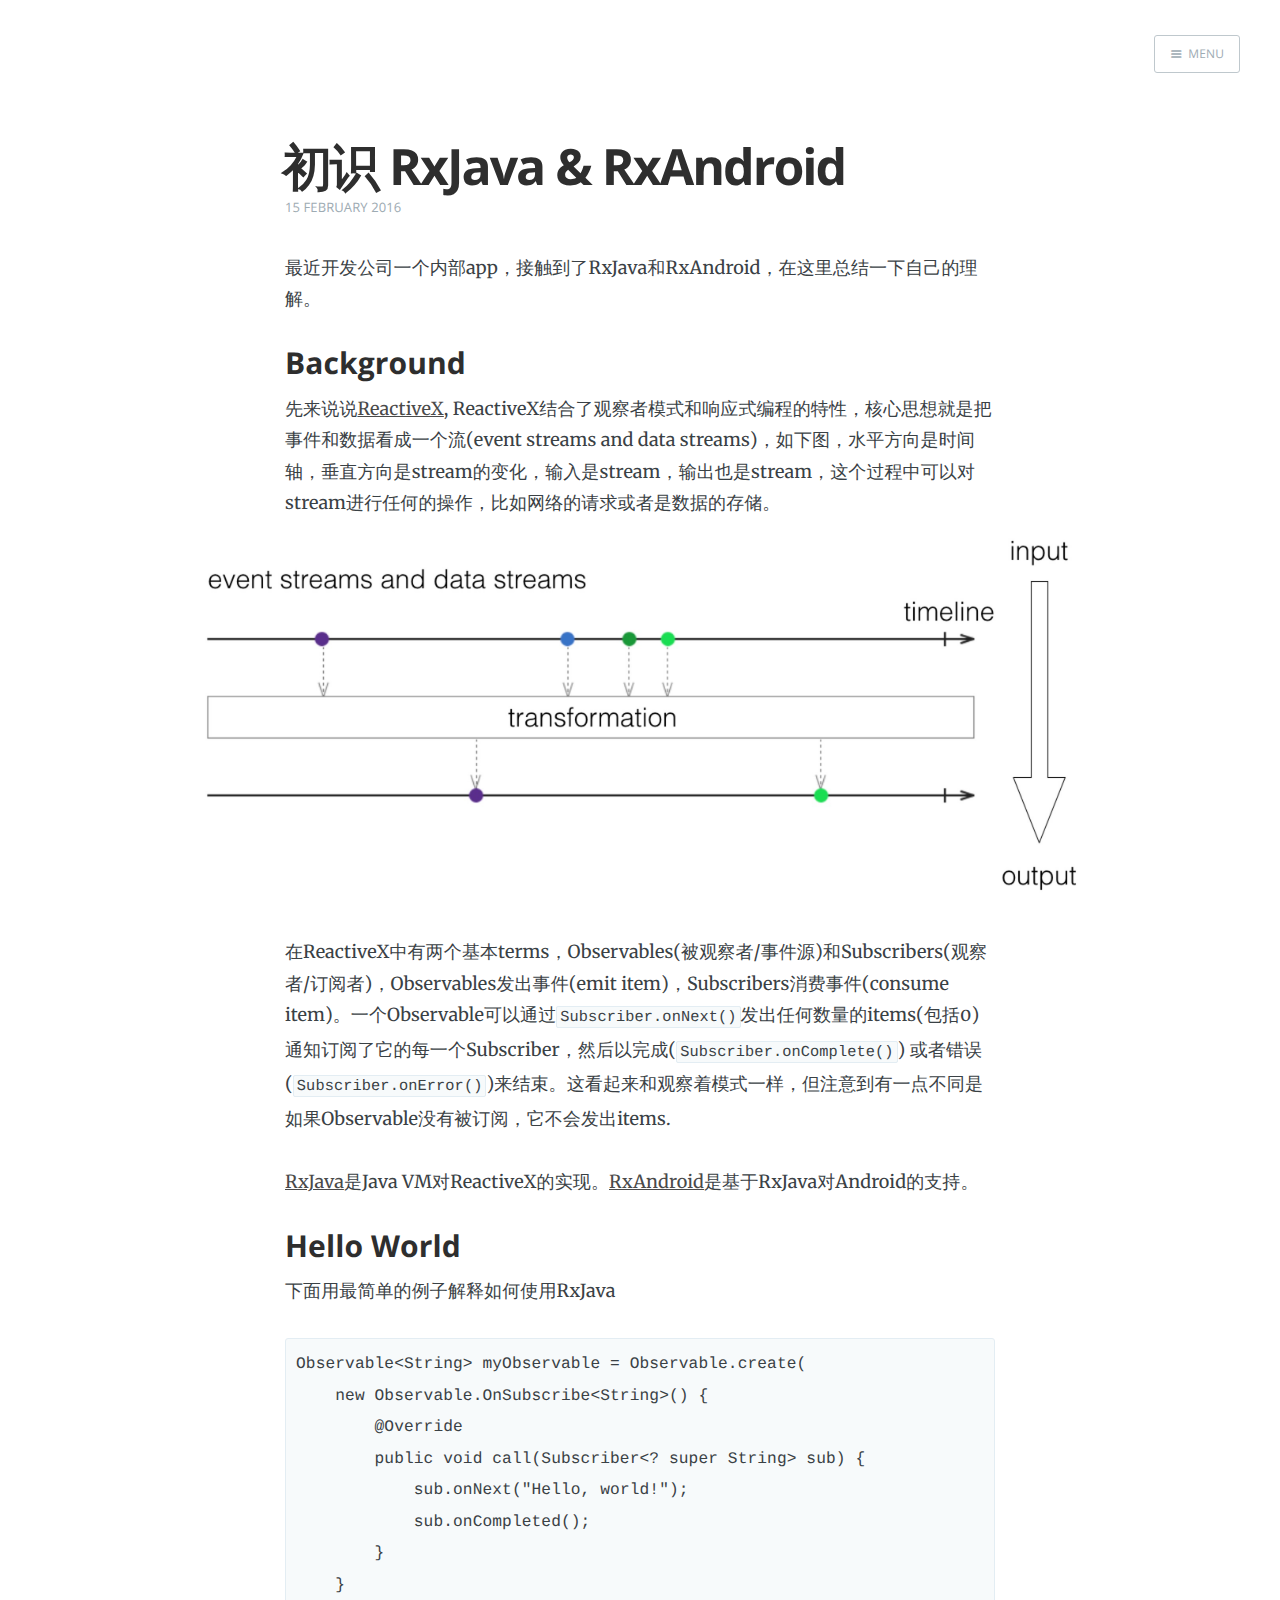
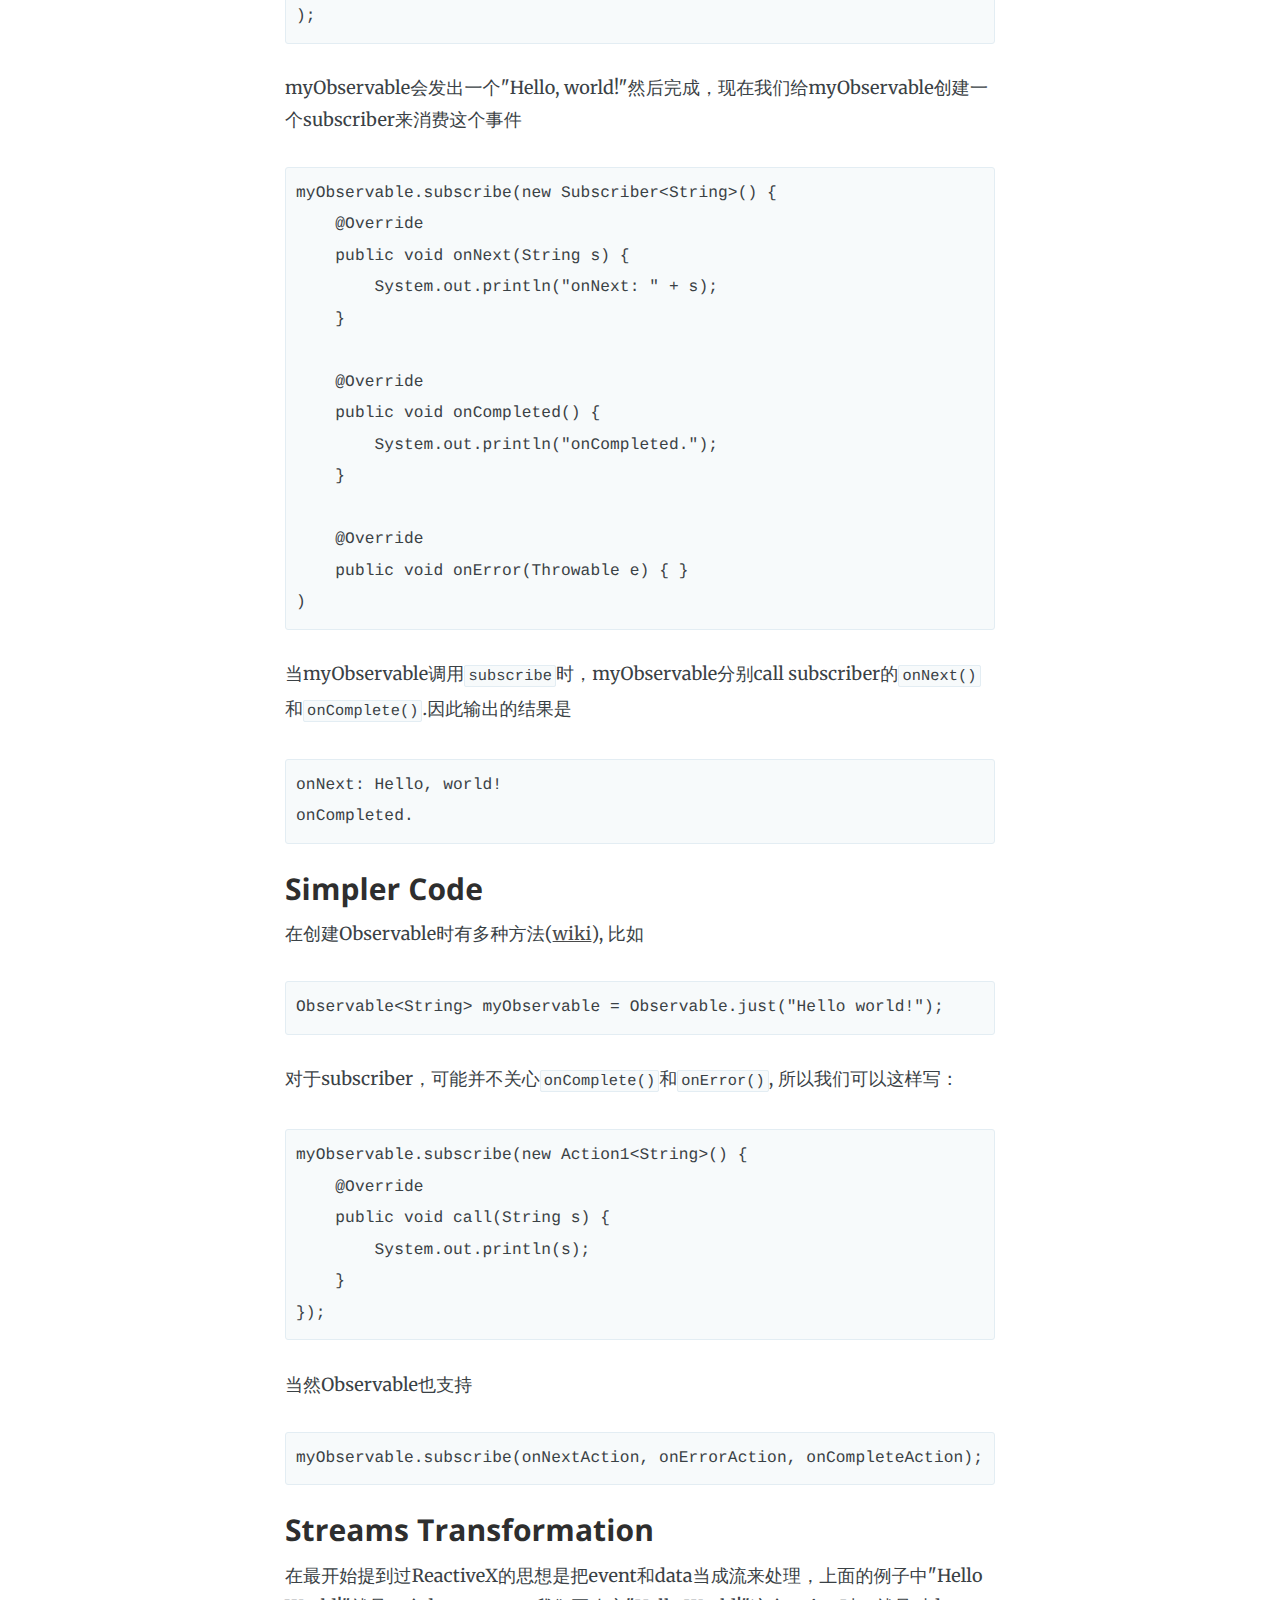
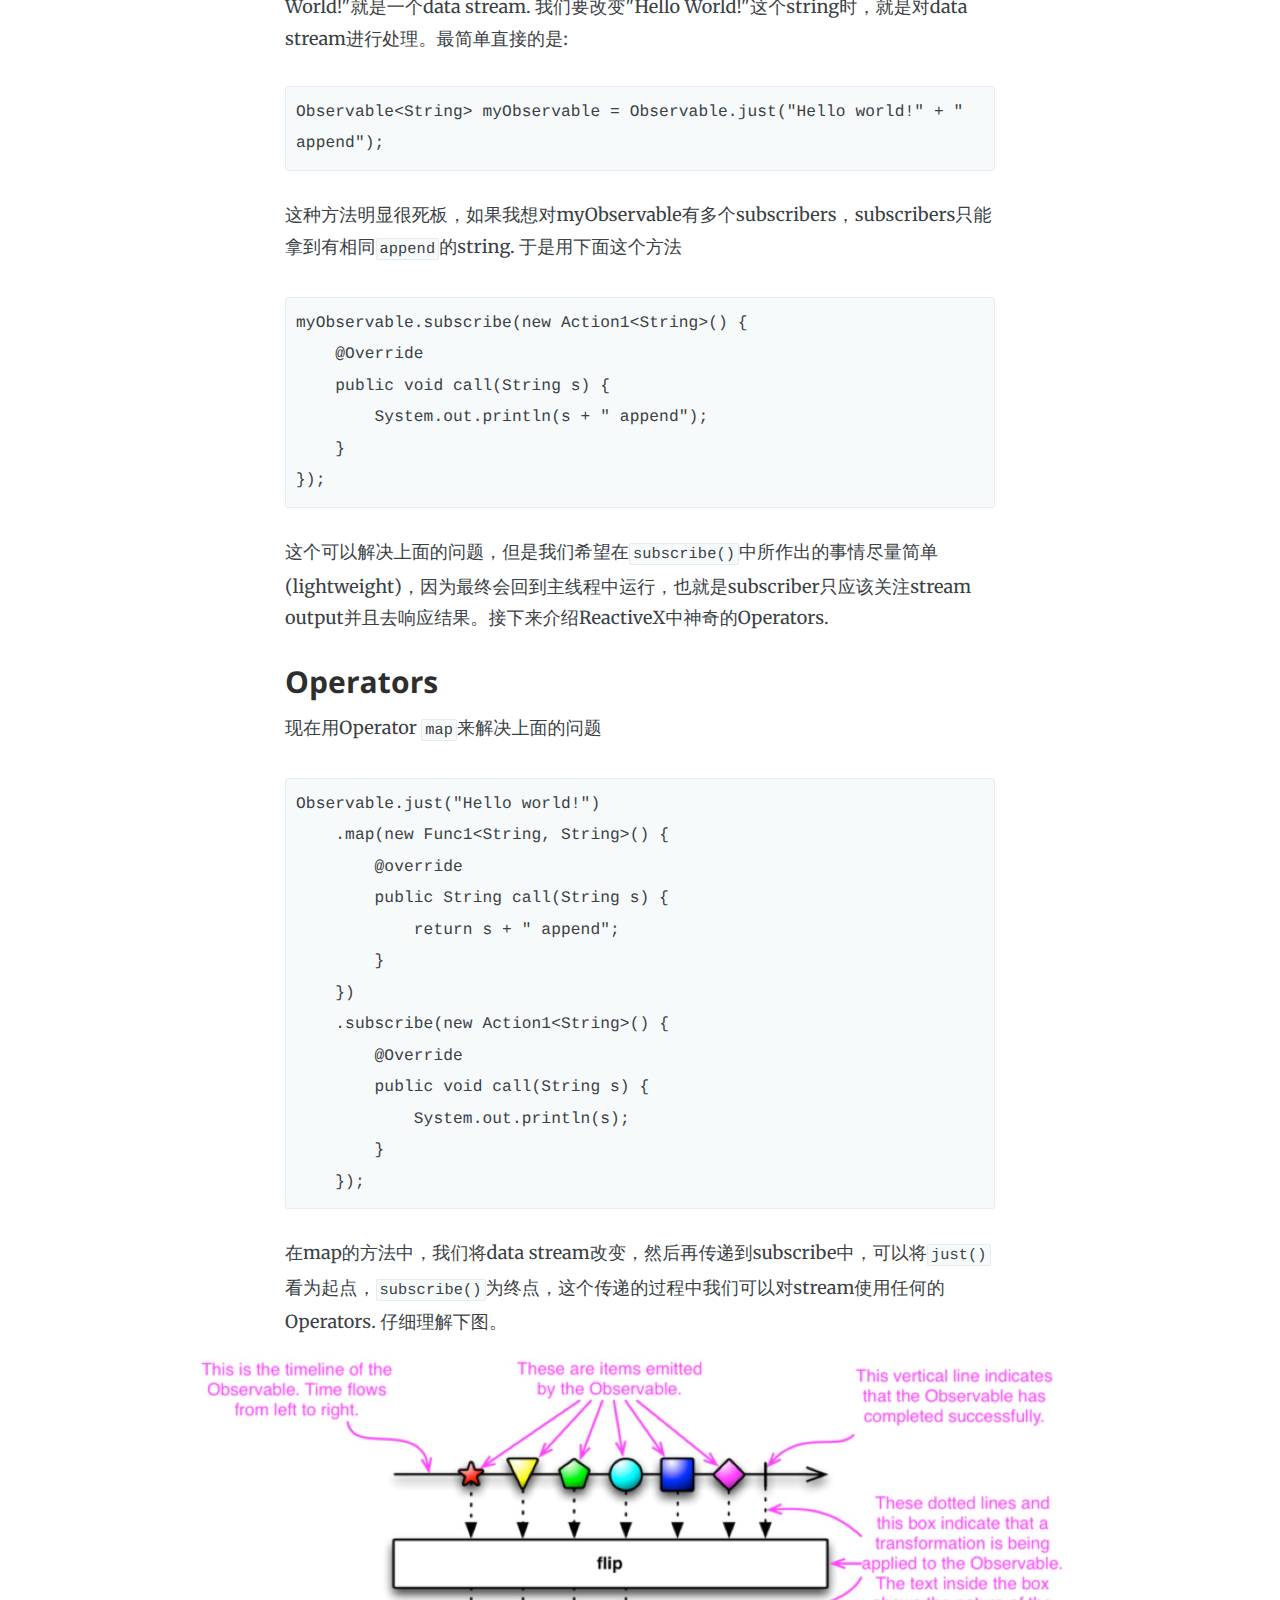
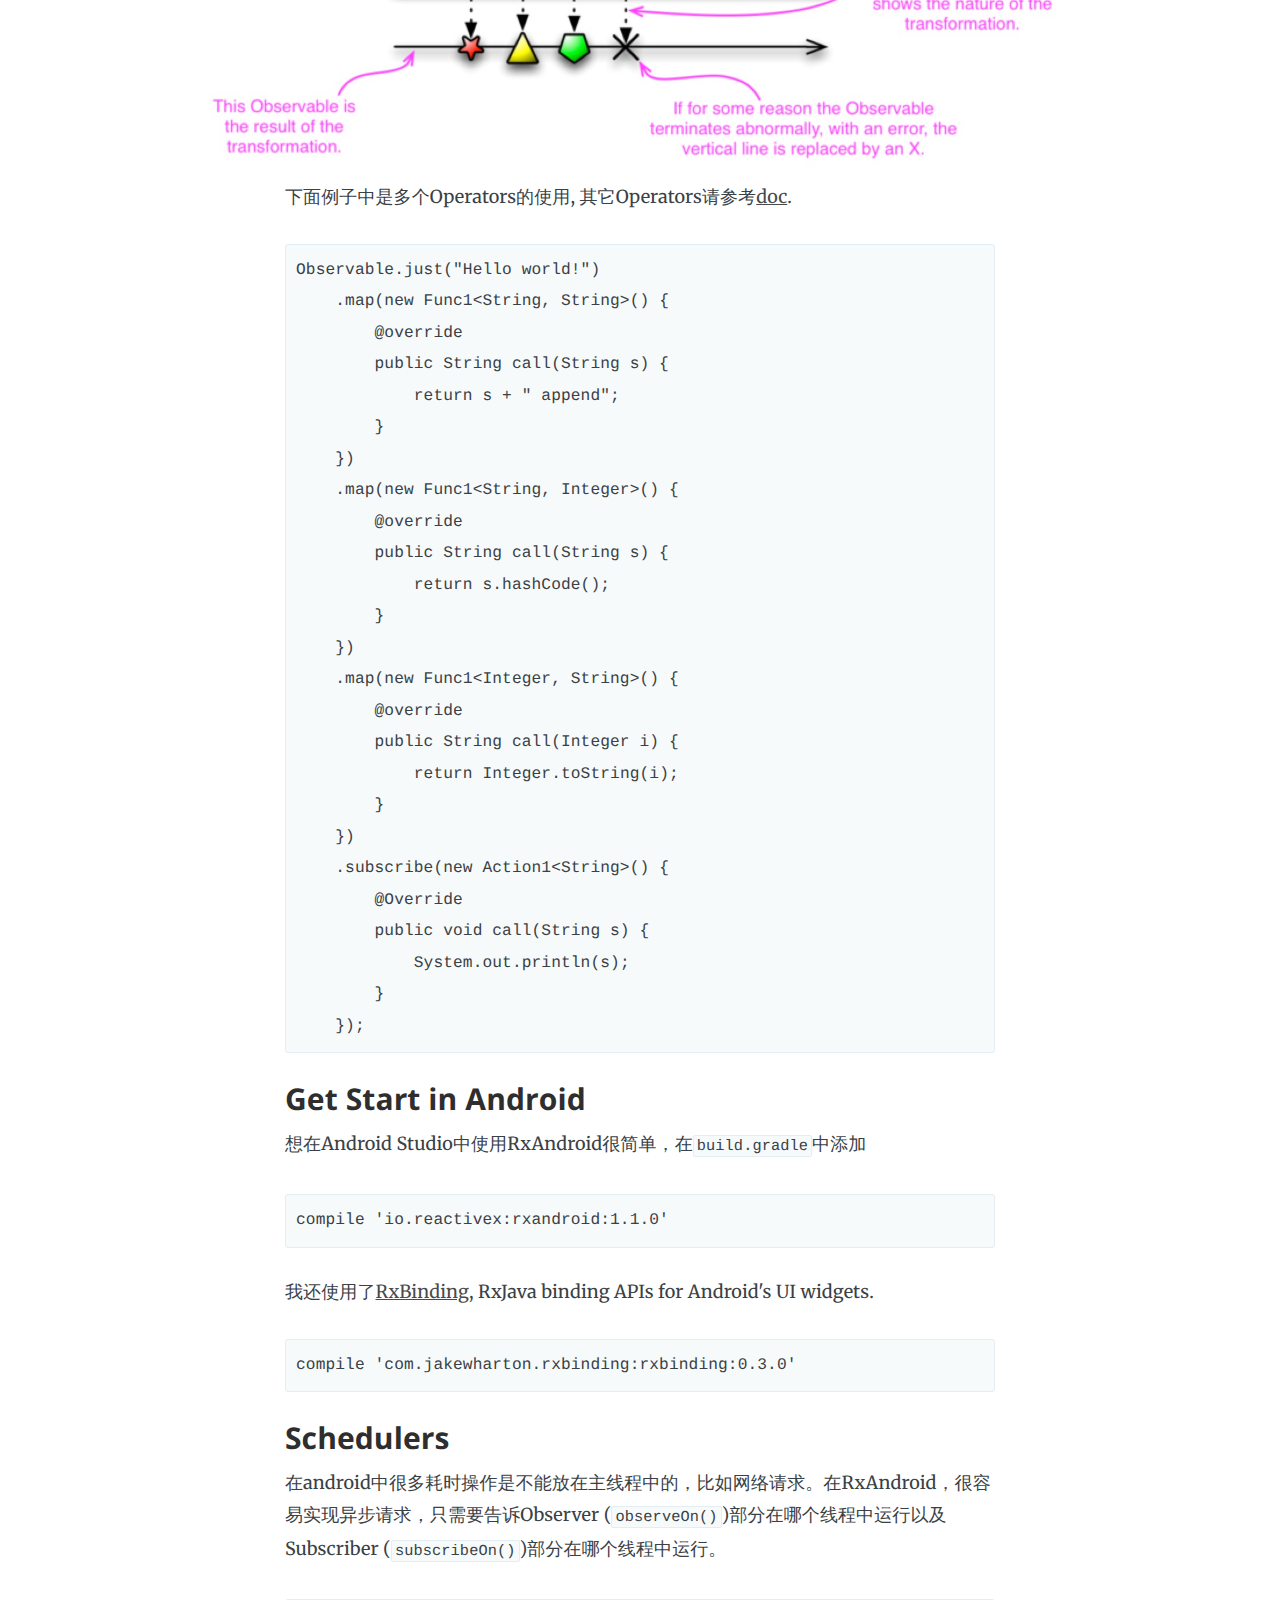
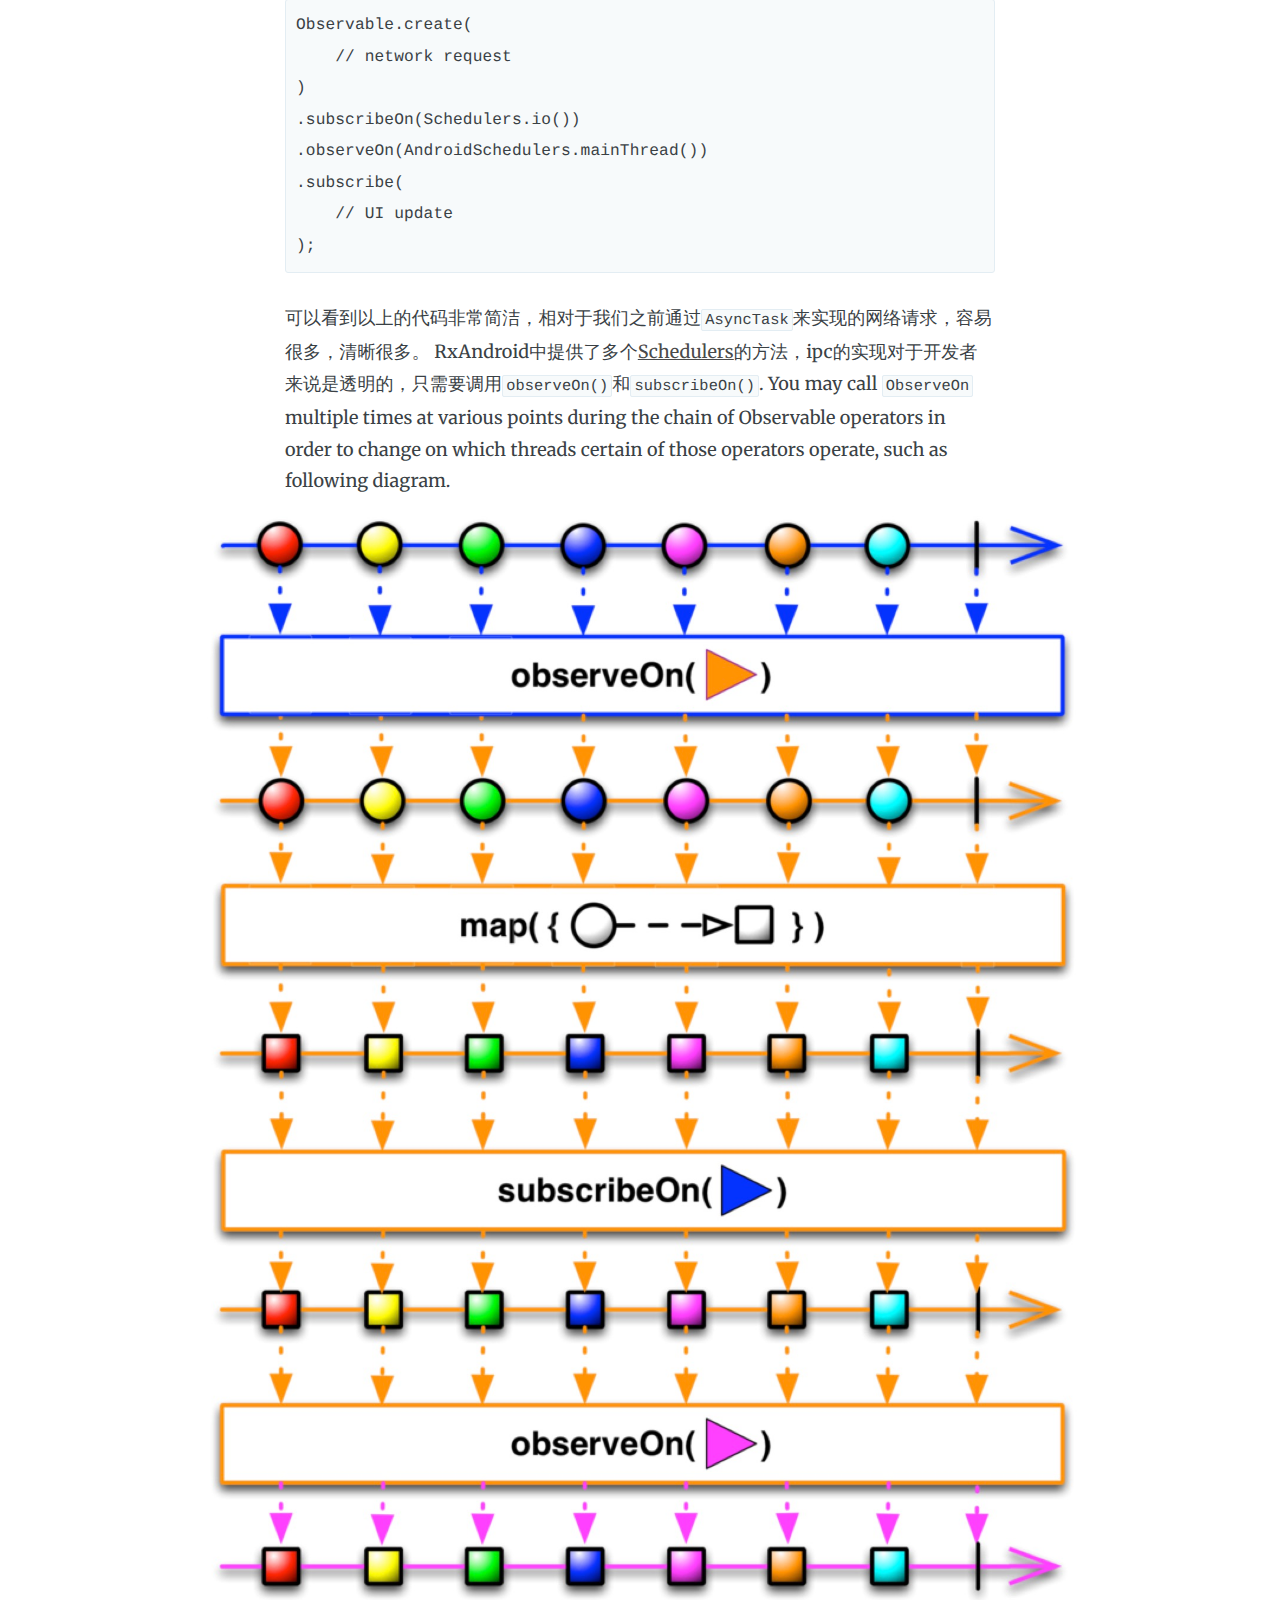
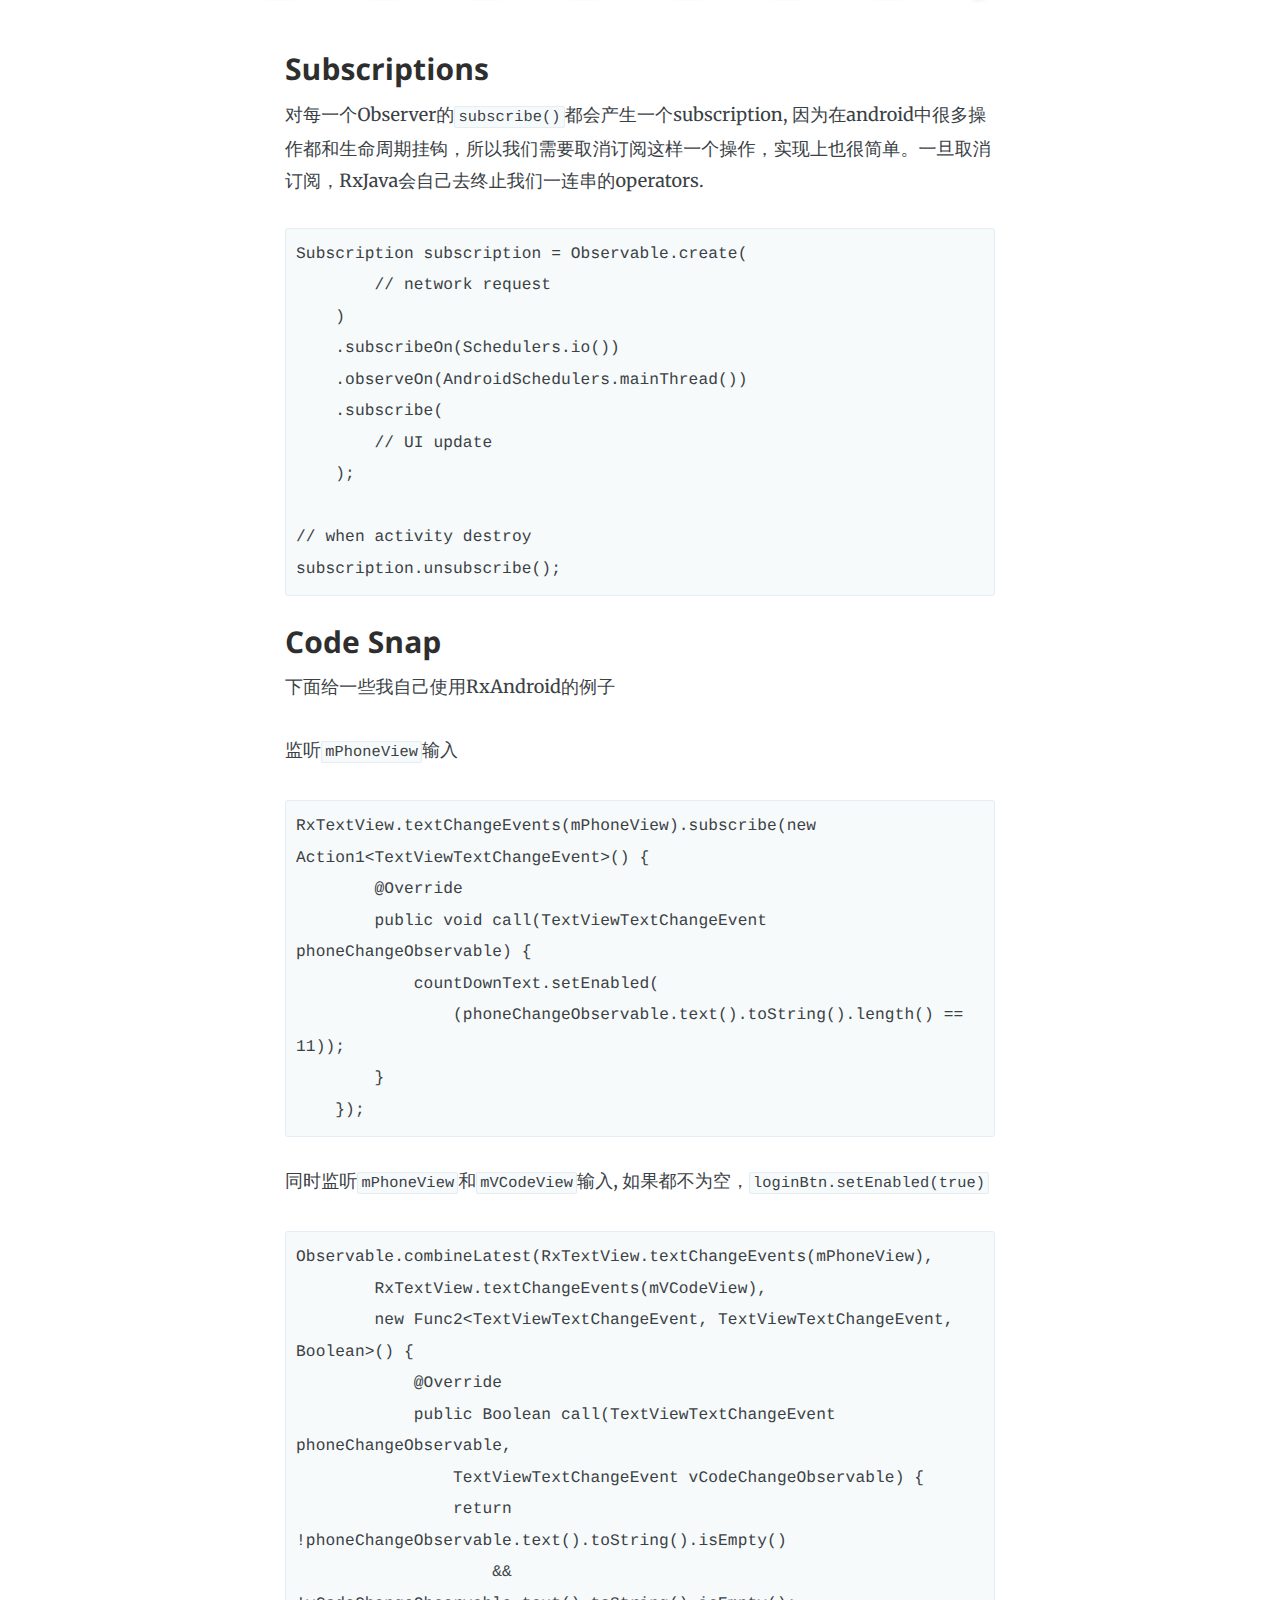
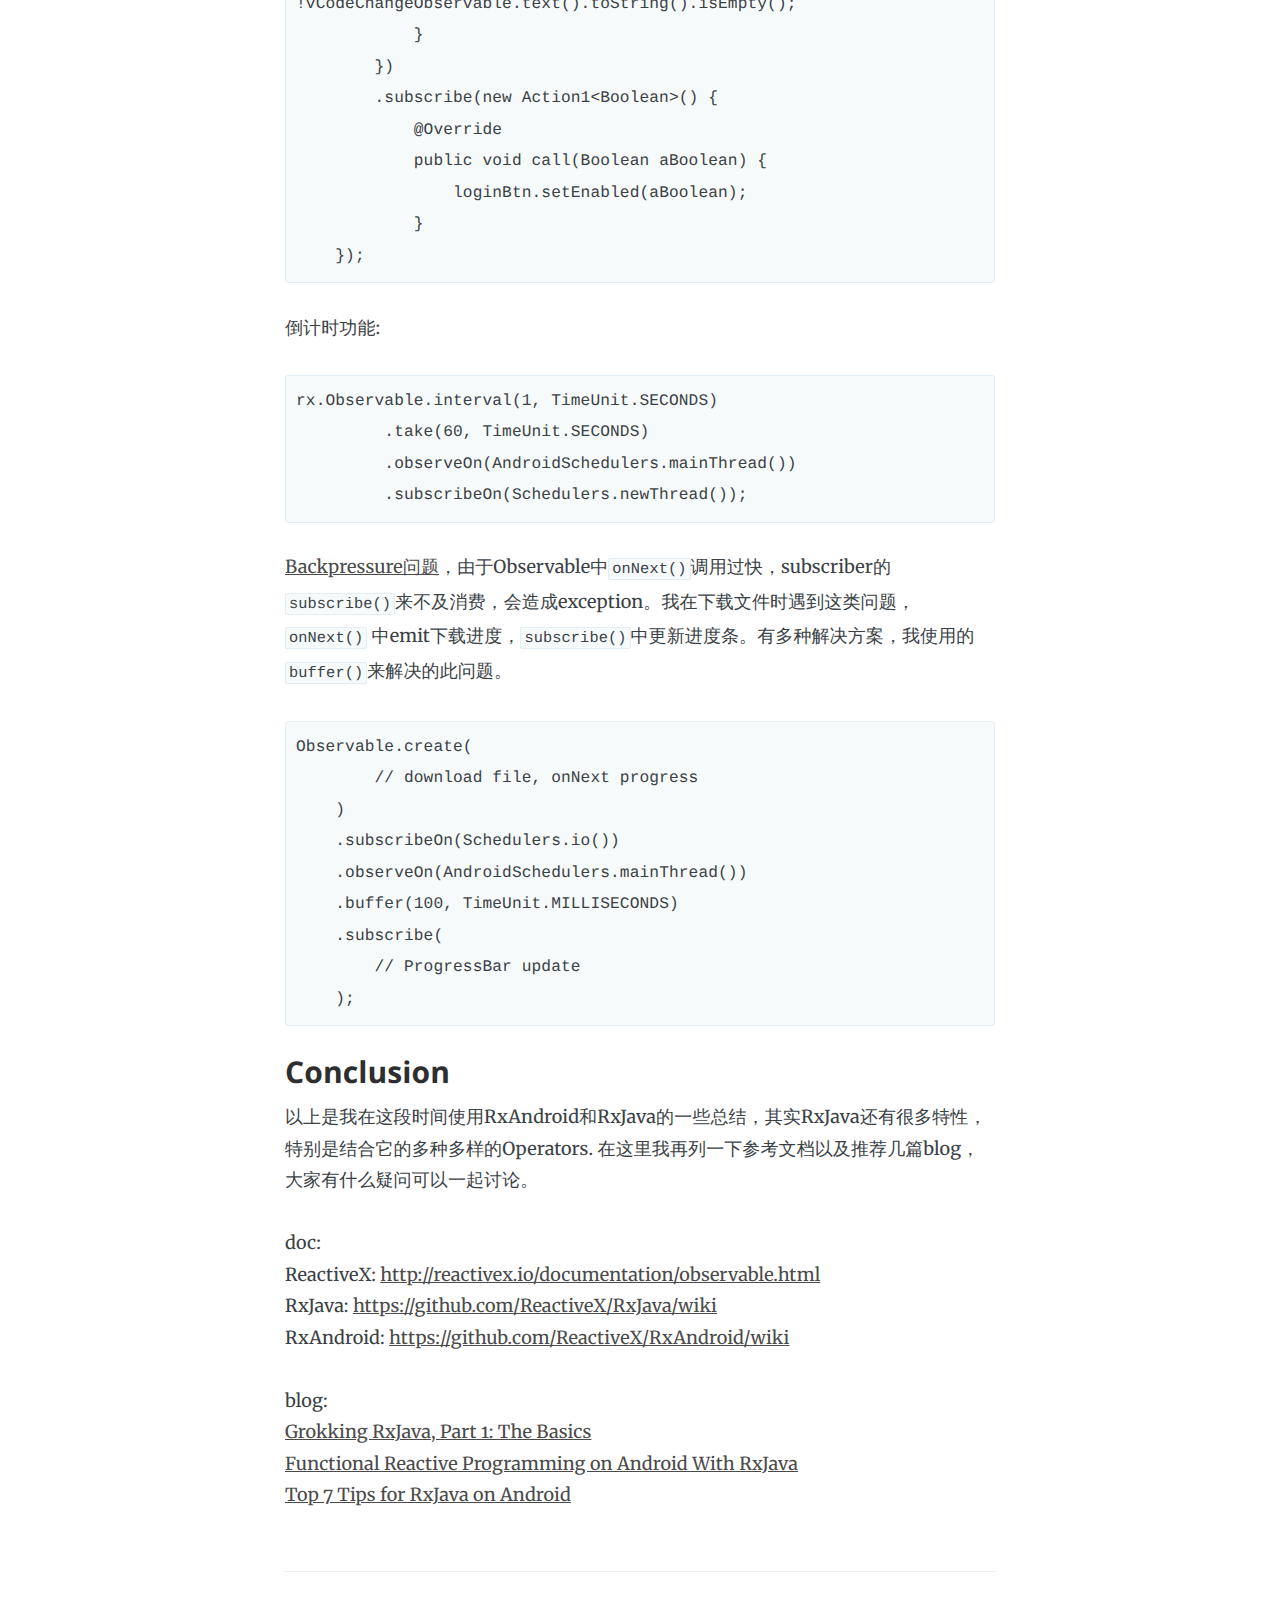
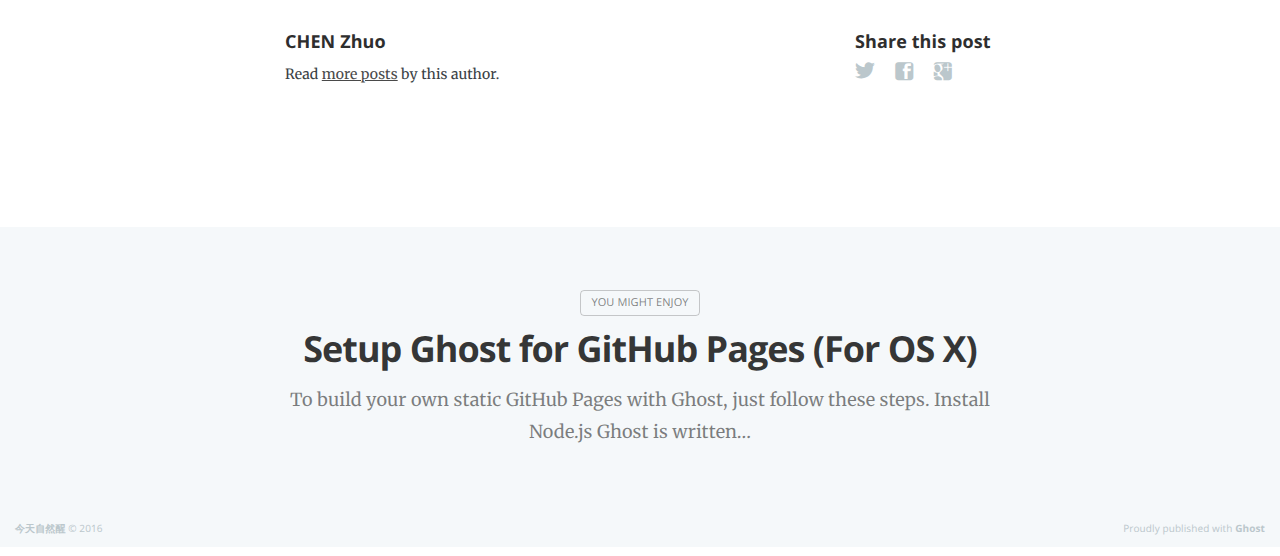
==== commit 9d52cc11: "Blog update at 2016-02-19 02:46:46" ====
--- a/fisrt-see-rxjava-rxandroid/index.html
+++ b/fisrt-see-rxjava-rxandroid/index.html
@@ -11,7 +11,7 @@
 
     <link rel="shortcut icon" href="../favicon.ico">
 
-    <link rel="stylesheet" type="text/css" href="../assets/css/screen.css?v=882167e60a">
+    <link rel="stylesheet" type="text/css" href="../assets/css/screen.css?v=4d8b1dfa1e">
     <link rel="stylesheet" type="text/css" href="http://fonts.googleapis.com/css?family=Merriweather:300,700,700italic,300italic%7COpen+Sans:700,400">
 
     <link rel="canonical" href="index.html">
@@ -20,14 +20,14 @@
     <meta property="og:site_name" content="今天自然醒">
     <meta property="og:type" content="article">
     <meta property="og:title" content="初识 RxJava &amp; RxAndroid">
-    <meta property="og:description" content="最近开发公司一个内部app，接触到了RxJava和RxAndroid，在这里总结一下自己的理解。 Background 先来说说ReactiveX, ReactiveX结合了观察者模式和响应式编程的特性，核心思想就是把事件和数据看成一个流(event streams and data streams)，任何时间都可以对steams进行处理。如下图，两个不同的streams随时间一直在改变。 在ReactiveX中有两个基本terms，Observables(被观察者/事件源)和Subscribers(观察者/订阅者)，Observables发出事件(emit item)，Subscribers消费事件(consume item)。一个Observable可以通过Subscriber.onNext()发出任何数量的items(包括0)通知订阅了它的每一个Subscriber，然后以完成(Subscriber.onComplete()) 或者错误(Subscriber.onError())来结束。...">
+    <meta property="og:description" content="最近开发公司一个内部app，接触到了RxJava和RxAndroid，在这里总结一下自己的理解。 Background 先来说说ReactiveX, ReactiveX结合了观察者模式和响应式编程的特性，核心思想就是把事件和数据看成一个流(event streams and data streams)，如下图，水平方向是时间轴，垂直方向是stream的变化，输入是stream，输出也是stream，这个过程中可以对stream进行任何的操作，比如网络的请求或者是数据的存储。 在ReactiveX中有两个基本terms，Observables(被观察者/事件源)和Subscribers(观察者/订阅者)，Observables发出事件(emit item)，Subscribers消费事件(consume item)。一个Observable可以通过Subscriber.onNext()发出任何数量的items(包括0)通知订阅了它的每一个Subscriber，然后以完成(Subscriber.onComplete(...">
     <meta property="og:url" content="http://localhost:2368/fisrt-see-rxjava-rxandroid/">
     <meta property="article:published_time" content="2016-02-15T11:21:53.942Z">
-    <meta property="article:modified_time" content="2016-02-15T11:35:24.260Z">
+    <meta property="article:modified_time" content="2016-02-19T02:46:30.722Z">
     
     <meta name="twitter:card" content="summary">
     <meta name="twitter:title" content="初识 RxJava &amp; RxAndroid">
-    <meta name="twitter:description" content="最近开发公司一个内部app，接触到了RxJava和RxAndroid，在这里总结一下自己的理解。 Background 先来说说ReactiveX, ReactiveX结合了观察者模式和响应式编程的特性，核心思想就是把事件和数据看成一个流(event streams and data streams)，任何时间都可以对steams进行处理。如下图，两个不同的streams随时间一直在改变。 在ReactiveX中有两个基本terms，Observables(被观察者/事件源)和Subscribers(观察者/订阅者)，Observables发出事件(emit item)，Subscribers消费事件(consume item)。一个Observable可以通过Subscriber.onNext()发出任何数量的items(包括0)通知订阅了它的每一个Subscriber，然后以完成(Subscriber.onComplete()) 或者错误(Subscriber.onError())来结束。...">
+    <meta name="twitter:description" content="最近开发公司一个内部app，接触到了RxJava和RxAndroid，在这里总结一下自己的理解。 Background 先来说说ReactiveX, ReactiveX结合了观察者模式和响应式编程的特性，核心思想就是把事件和数据看成一个流(event streams and data streams)，如下图，水平方向是时间轴，垂直方向是stream的变化，输入是stream，输出也是stream，这个过程中可以对stream进行任何的操作，比如网络的请求或者是数据的存储。 在ReactiveX中有两个基本terms，Observables(被观察者/事件源)和Subscribers(观察者/订阅者)，Observables发出事件(emit item)，Subscribers消费事件(consume item)。一个Observable可以通过Subscriber.onNext()发出任何数量的items(包括0)通知订阅了它的每一个Subscriber，然后以完成(Subscriber.onComplete(...">
     <meta name="twitter:url" content="http://localhost:2368/fisrt-see-rxjava-rxandroid/">
     
     <script type="application/ld+json">
@@ -45,8 +45,8 @@
     "headline": "初识 RxJava &amp; RxAndroid",
     "url": "http://localhost:2368/fisrt-see-rxjava-rxandroid/",
     "datePublished": "2016-02-15T11:21:53.942Z",
-    "dateModified": "2016-02-15T11:35:24.260Z",
-    "description": "最近开发公司一个内部app，接触到了RxJava和RxAndroid，在这里总结一下自己的理解。 Background 先来说说ReactiveX, ReactiveX结合了观察者模式和响应式编程的特性，核心思想就是把事件和数据看成一个流(event streams and data streams)，任何时间都可以对steams进行处理。如下图，两个不同的streams随时间一直在改变。 在ReactiveX中有两个基本terms，Observables(被观察者/事件源)和Subscribers(观察者/订阅者)，Observables发出事件(emit item)，Subscribers消费事件(consume item)。一个Observable可以通过Subscriber.onNext()发出任何数量的items(包括0)通知订阅了它的每一个Subscriber，然后以完成(Subscriber.onComplete()) 或者错误(Subscriber.onError())来结束。..."
+    "dateModified": "2016-02-19T02:46:30.722Z",
+    "description": "最近开发公司一个内部app，接触到了RxJava和RxAndroid，在这里总结一下自己的理解。 Background 先来说说ReactiveX, ReactiveX结合了观察者模式和响应式编程的特性，核心思想就是把事件和数据看成一个流(event streams and data streams)，如下图，水平方向是时间轴，垂直方向是stream的变化，输入是stream，输出也是stream，这个过程中可以对stream进行任何的操作，比如网络的请求或者是数据的存储。 在ReactiveX中有两个基本terms，Observables(被观察者/事件源)和Subscribers(观察者/订阅者)，Observables发出事件(emit item)，Subscribers消费事件(consume item)。一个Observable可以通过Subscriber.onNext()发出任何数量的items(包括0)通知订阅了它的每一个Subscriber，然后以完成(Subscriber.onComplete(..."
 }
     </script>
 
@@ -95,8 +95,8 @@
 
 <h3 id="background">Background</h3>
 
-<p>先来说说<a href="http://reactivex.io/">ReactiveX</a>, ReactiveX结合了观察者模式和响应式编程的特性，核心思想就是把事件和数据看成一个流(event streams and data streams)，任何时间都可以对steams进行处理。如下图，两个不同的streams随时间一直在改变。
-<img src="../content/images/2016/02/1.jpg" alt="A marble diagram representing two different streams"></p>
+<p>先来说说<a href="http://reactivex.io/">ReactiveX</a>, ReactiveX结合了观察者模式和响应式编程的特性，核心思想就是把事件和数据看成一个流(event streams and data streams)，如下图，水平方向是时间轴，垂直方向是stream的变化，输入是stream，输出也是stream，这个过程中可以对stream进行任何的操作，比如网络的请求或者是数据的存储。
+<img src="../content/images/2016/02/3-pic.jpg" alt="A marble diagram representing two different streams"></p>
 
 <p>在ReactiveX中有两个基本terms，Observables(被观察者/事件源)和Subscribers(观察者/订阅者)，Observables发出事件(emit item)，Subscribers消费事件(consume item)。一个Observable可以通过<code>Subscriber.onNext()</code>发出任何数量的items(包括0)通知订阅了它的每一个Subscriber，然后以完成(<code>Subscriber.onComplete()</code>) 或者错误(<code>Subscriber.onError()</code>)来结束。这看起来和观察着模式一样，但注意到有一点不同是如果Observable没有被订阅，它不会发出items.</p>
 
@@ -148,7 +148,7 @@
 <pre><code>Observable&lt;String&gt; myObservable = Observable.just("Hello world!");
 </code></pre>
 
-<p>对于subscriber，可能并不关心<code>onComplete()</code>和<code>onError()</code></p>
+<p>对于subscriber，可能并不关心<code>onComplete()</code>和<code>onError()</code>, 所以我们可以这样写：</p>
 
 <pre><code>myObservable.subscribe(new Action1&lt;String&gt;() {
     @Override
@@ -180,7 +180,7 @@
 });
 </code></pre>
 
-<p>这个可以解决上面的问题，但是我们希望在<code>subscribe()</code>中所作出的事情尽量简单(lightweight)，因为它运行在主线程中，也就是subscriber只应该关注结果并且去响应结果。接下来介绍ReactiveX中神奇的Operators.</p>
+<p>这个可以解决上面的问题，但是我们希望在<code>subscribe()</code>中所作出的事情尽量简单(lightweight)，因为最终会回到主线程中运行，也就是subscriber只应该关注stream output并且去响应结果。接下来介绍ReactiveX中神奇的Operators.</p>
 
 <h3 id="operators">Operators</h3>
 
@@ -246,7 +246,7 @@
 
 <h3 id="schedulers">Schedulers</h3>
 
-<p>在android中很多耗时操作是不能放在主线程中的，比如网络请求。在RxJava，很容易实现实现异步请求，只需要告诉<code>Observer</code>的code在哪个线程中运行以及<code>Subscriber</code>的code在哪个线程中运行。</p>
+<p>在android中很多耗时操作是不能放在主线程中的，比如网络请求。在RxAndroid，很容易实现异步请求，只需要告诉Observer (<code>observeOn()</code>)部分在哪个线程中运行以及Subscriber (<code>subscribeOn()</code>)部分在哪个线程中运行。</p>
 
 <pre><code>Observable.create(
     // network request
@@ -258,7 +258,8 @@
 );
 </code></pre>
 
-<p>可以看到以上的代码非常简洁，相对于我们之前通过<code>AsyncTask</code>来实现的网络请求，容易很多，清晰很多。</p>
+<p>可以看到以上的代码非常简洁，相对于我们之前通过<code>AsyncTask</code>来实现的网络请求，容易很多，清晰很多。  RxAndroid中提供了多个<a href="http://reactivex.io/documentation/scheduler.html">Schedulers</a>的方法，ipc的实现对于开发者来说是透明的，只需要调用<code>observeOn()</code>和<code>subscribeOn()</code>. You may call <code>ObserveOn</code> multiple times at various points during the chain of Observable operators in order to change on which threads certain of those operators operate, such as following diagram.
+<img src="../content/images/2016/02/4-pic_hd.jpg" alt=""></p>
 
 <h3 id="subscriptions">Subscriptions</h3>
 
@@ -335,7 +336,7 @@
 
 <h3 id="conclusion">Conclusion</h3>
 
-<p>以上是我在这段时间使用RxAndroid和RxJava的一些总结，其实RxJava还有很多特性，特别是结合它的多种多样的Operators. 在这里我再总结一下参考文档以及推荐几篇blog，大家有什么疑问可以一起讨论。</p>
+<p>以上是我在这段时间使用RxAndroid和RxJava的一些总结，其实RxJava还有很多特性，特别是结合它的多种多样的Operators. 在这里我再列一下参考文档以及推荐几篇blog，大家有什么疑问可以一起讨论。</p>
 
 <p>doc: <br>
 ReactiveX: <a href="http://reactivex.io/documentation/observable.html">http://reactivex.io/documentation/observable.html</a> <br>
@@ -424,7 +425,7 @@
     <script type="text/javascript" src="https://code.jquery.com/jquery-1.11.3.min.js"></script>
     
 
-    <script type="text/javascript" src="../assets/js/jquery.fitvids.js?v=882167e60a"></script>
-    <script type="text/javascript" src="../assets/js/index.js?v=882167e60a"></script>
+    <script type="text/javascript" src="../assets/js/jquery.fitvids.js?v=4d8b1dfa1e"></script>
+    <script type="text/javascript" src="../assets/js/index.js?v=4d8b1dfa1e"></script>
     <script id="dsq-count-scr" src="http://derekcz.disqus.com/count.js" async></script>
 </body>
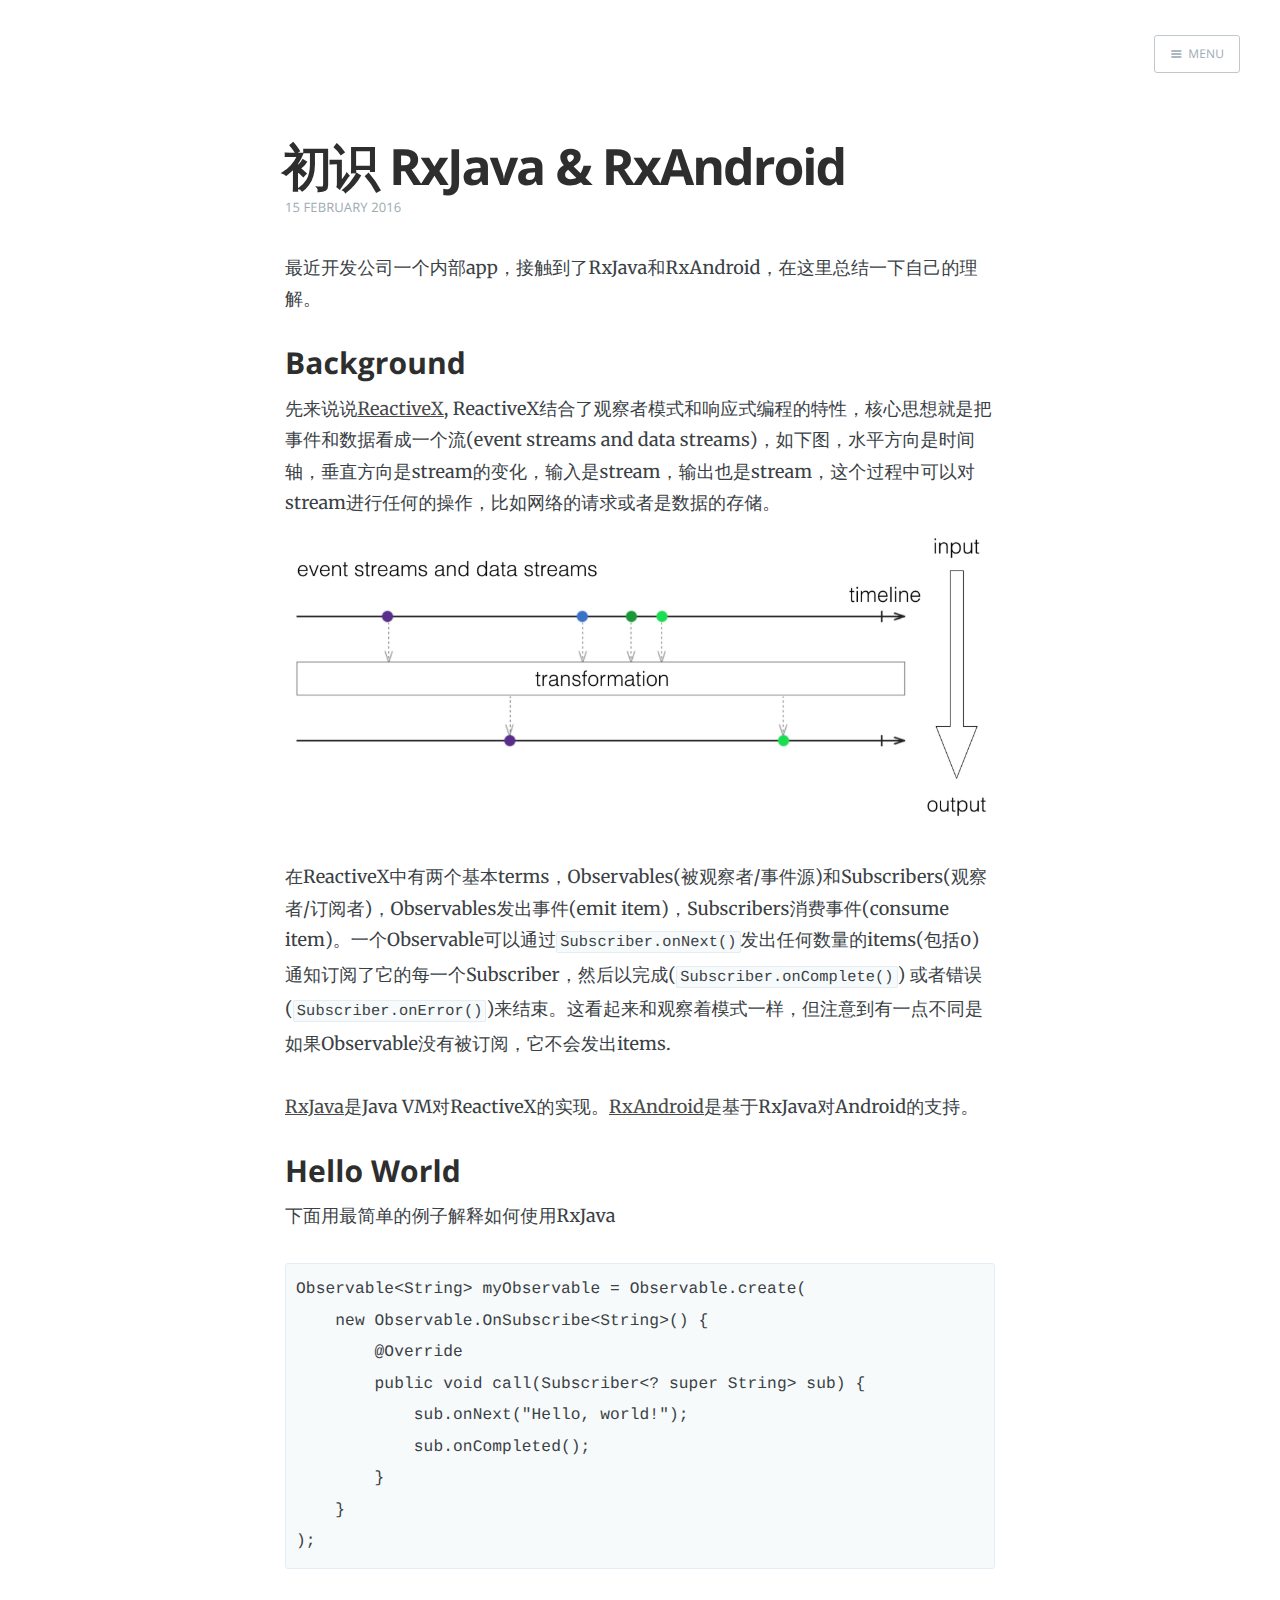
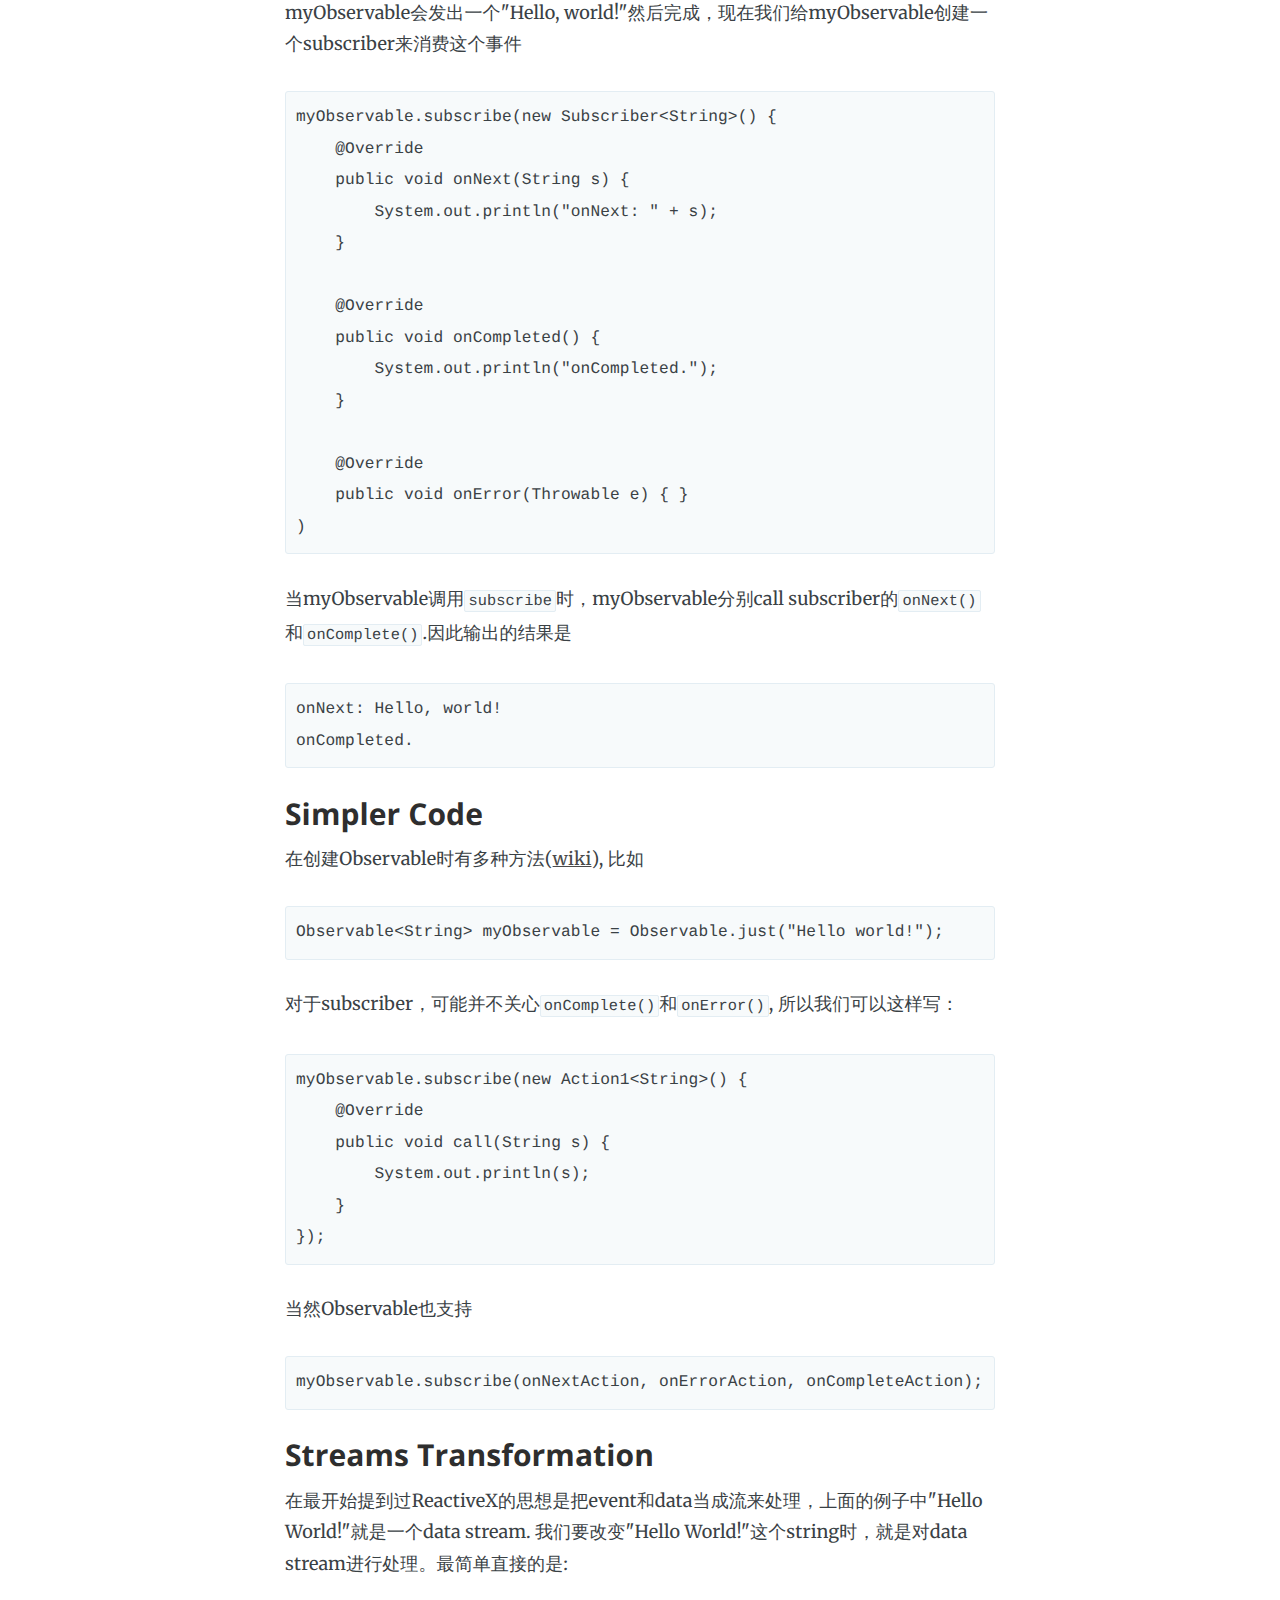
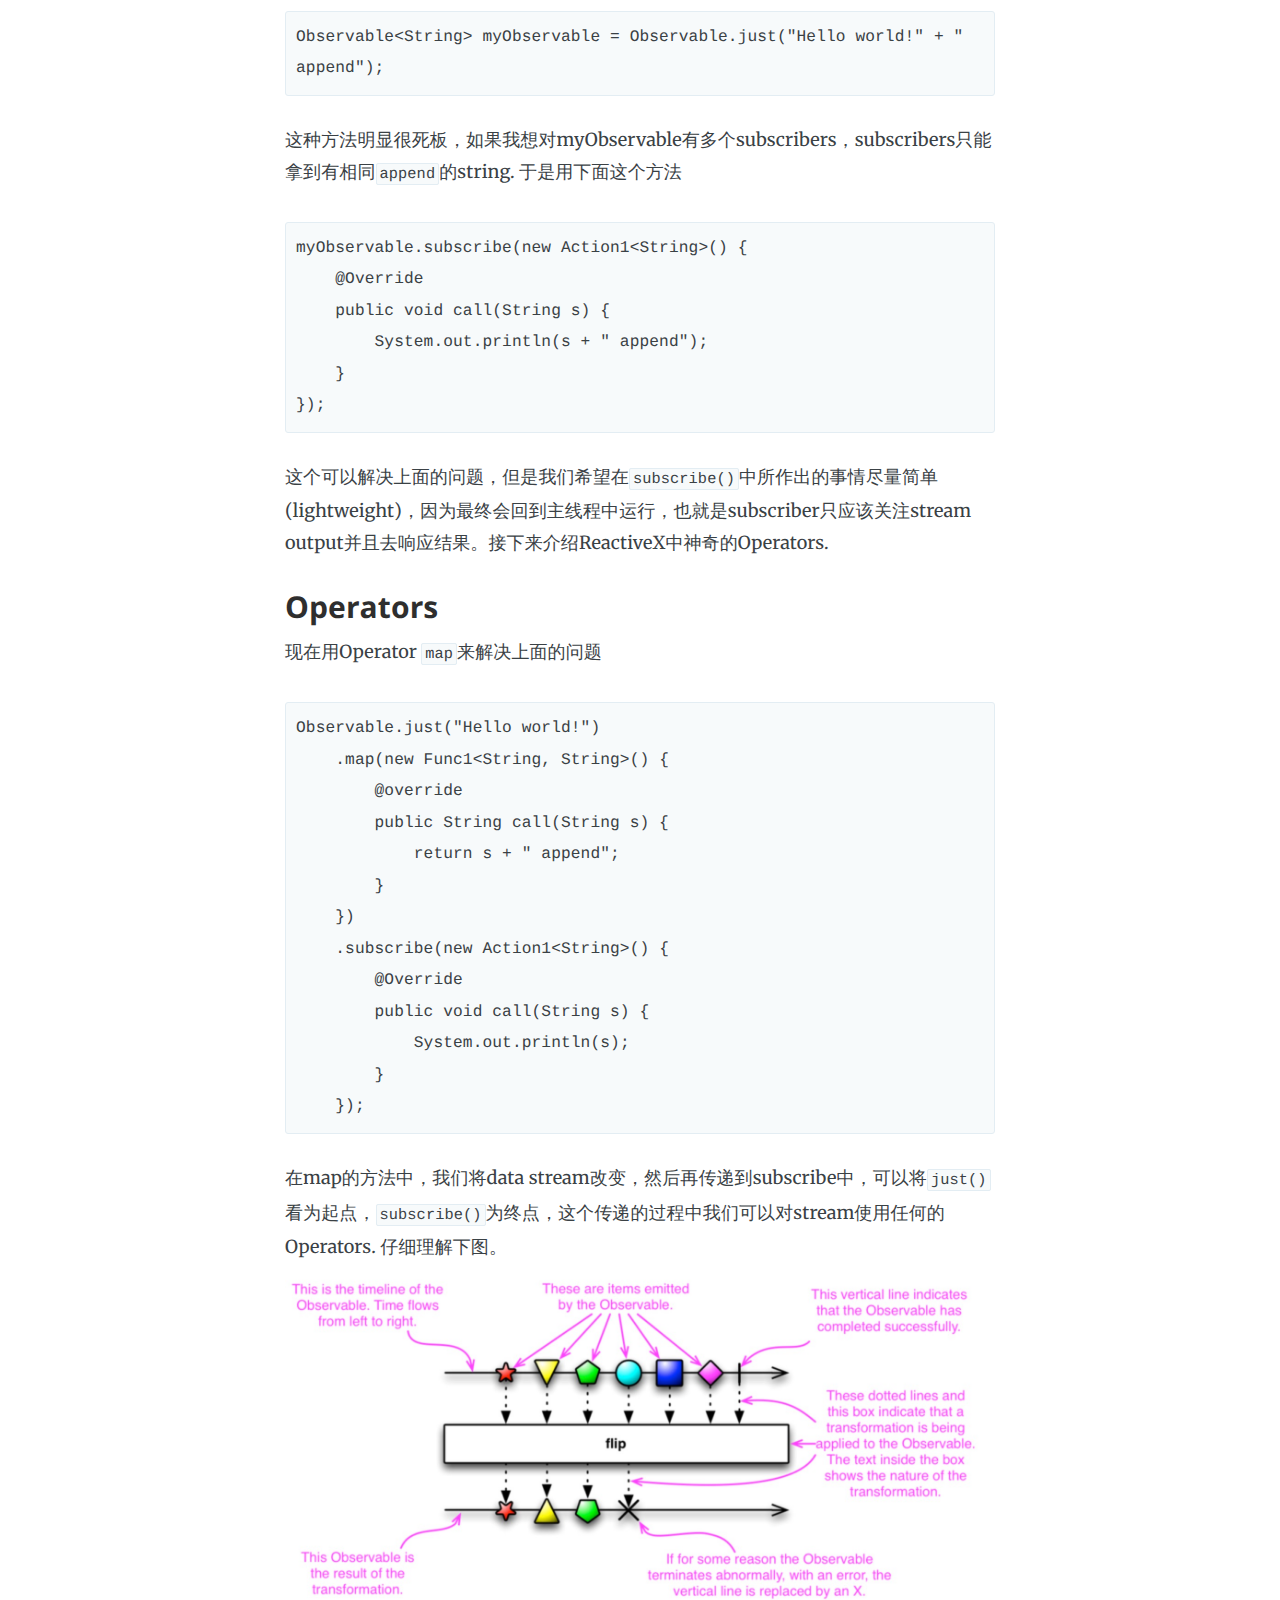
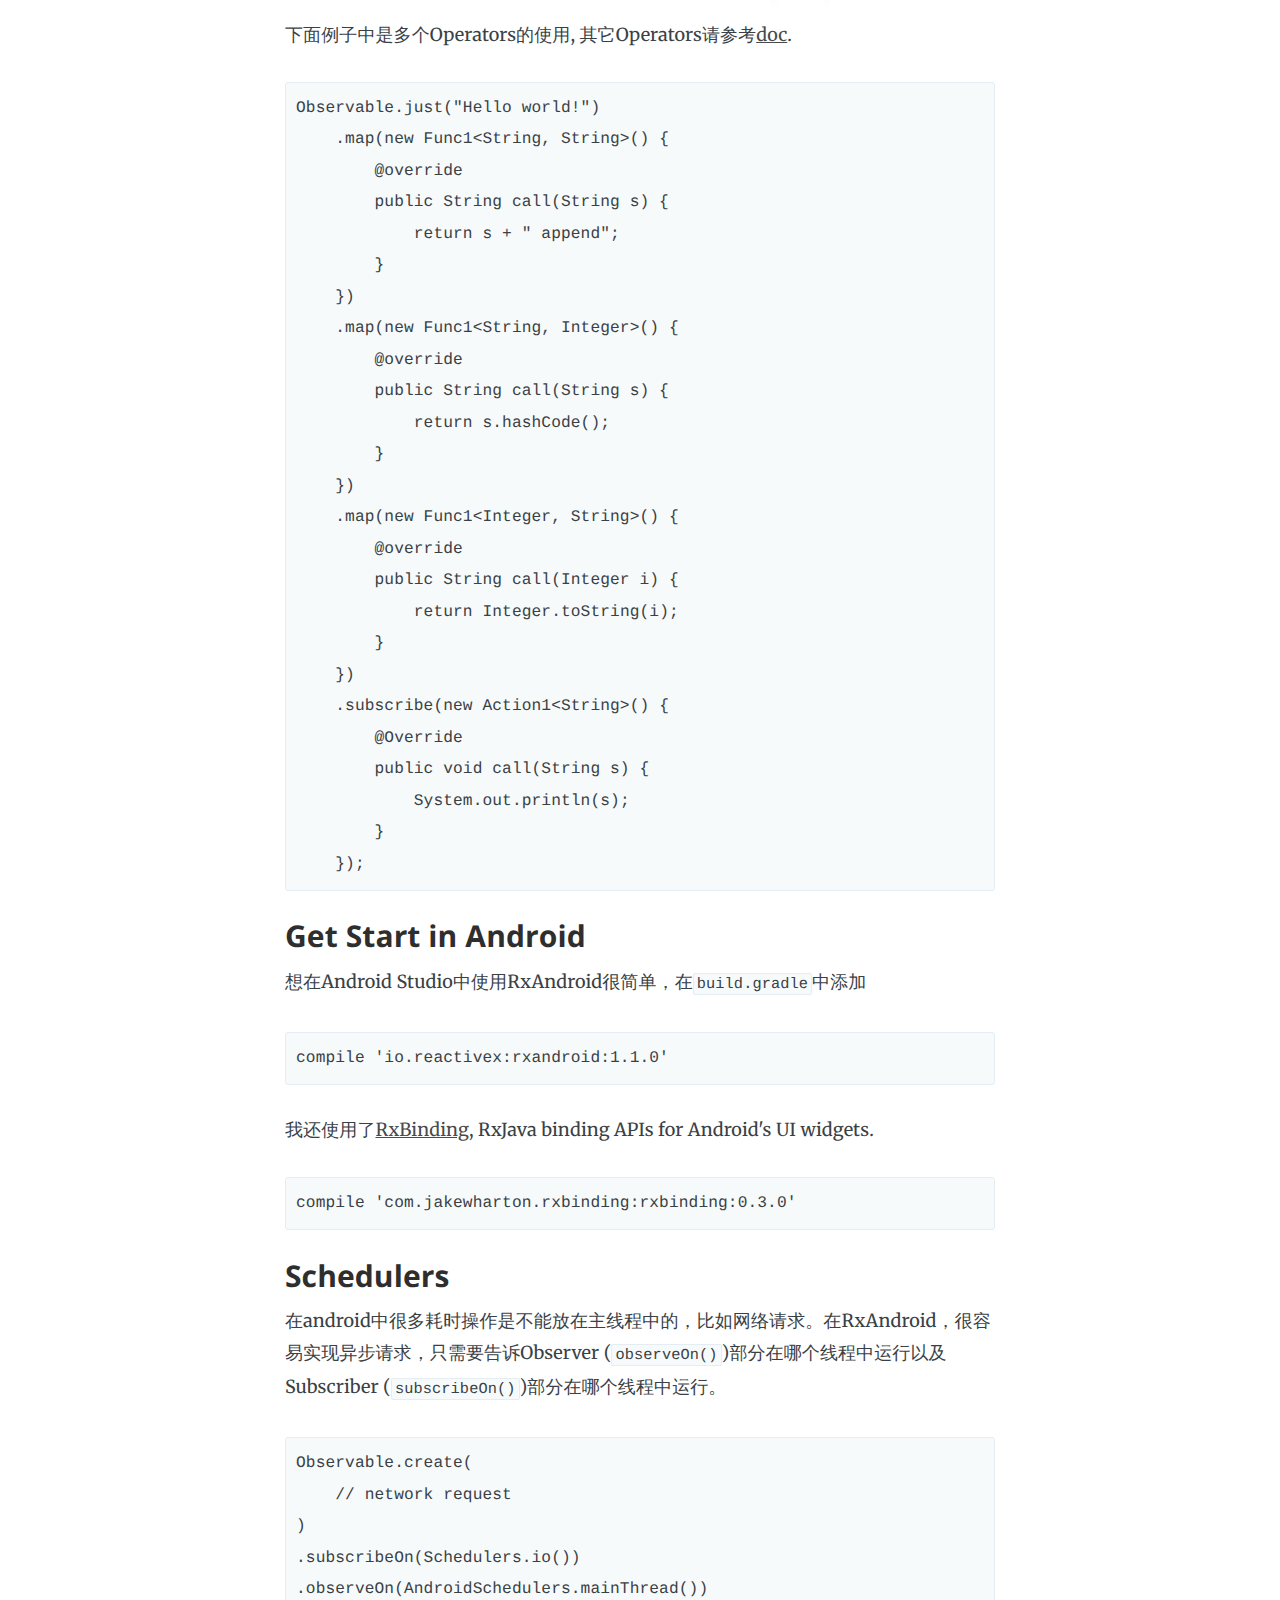
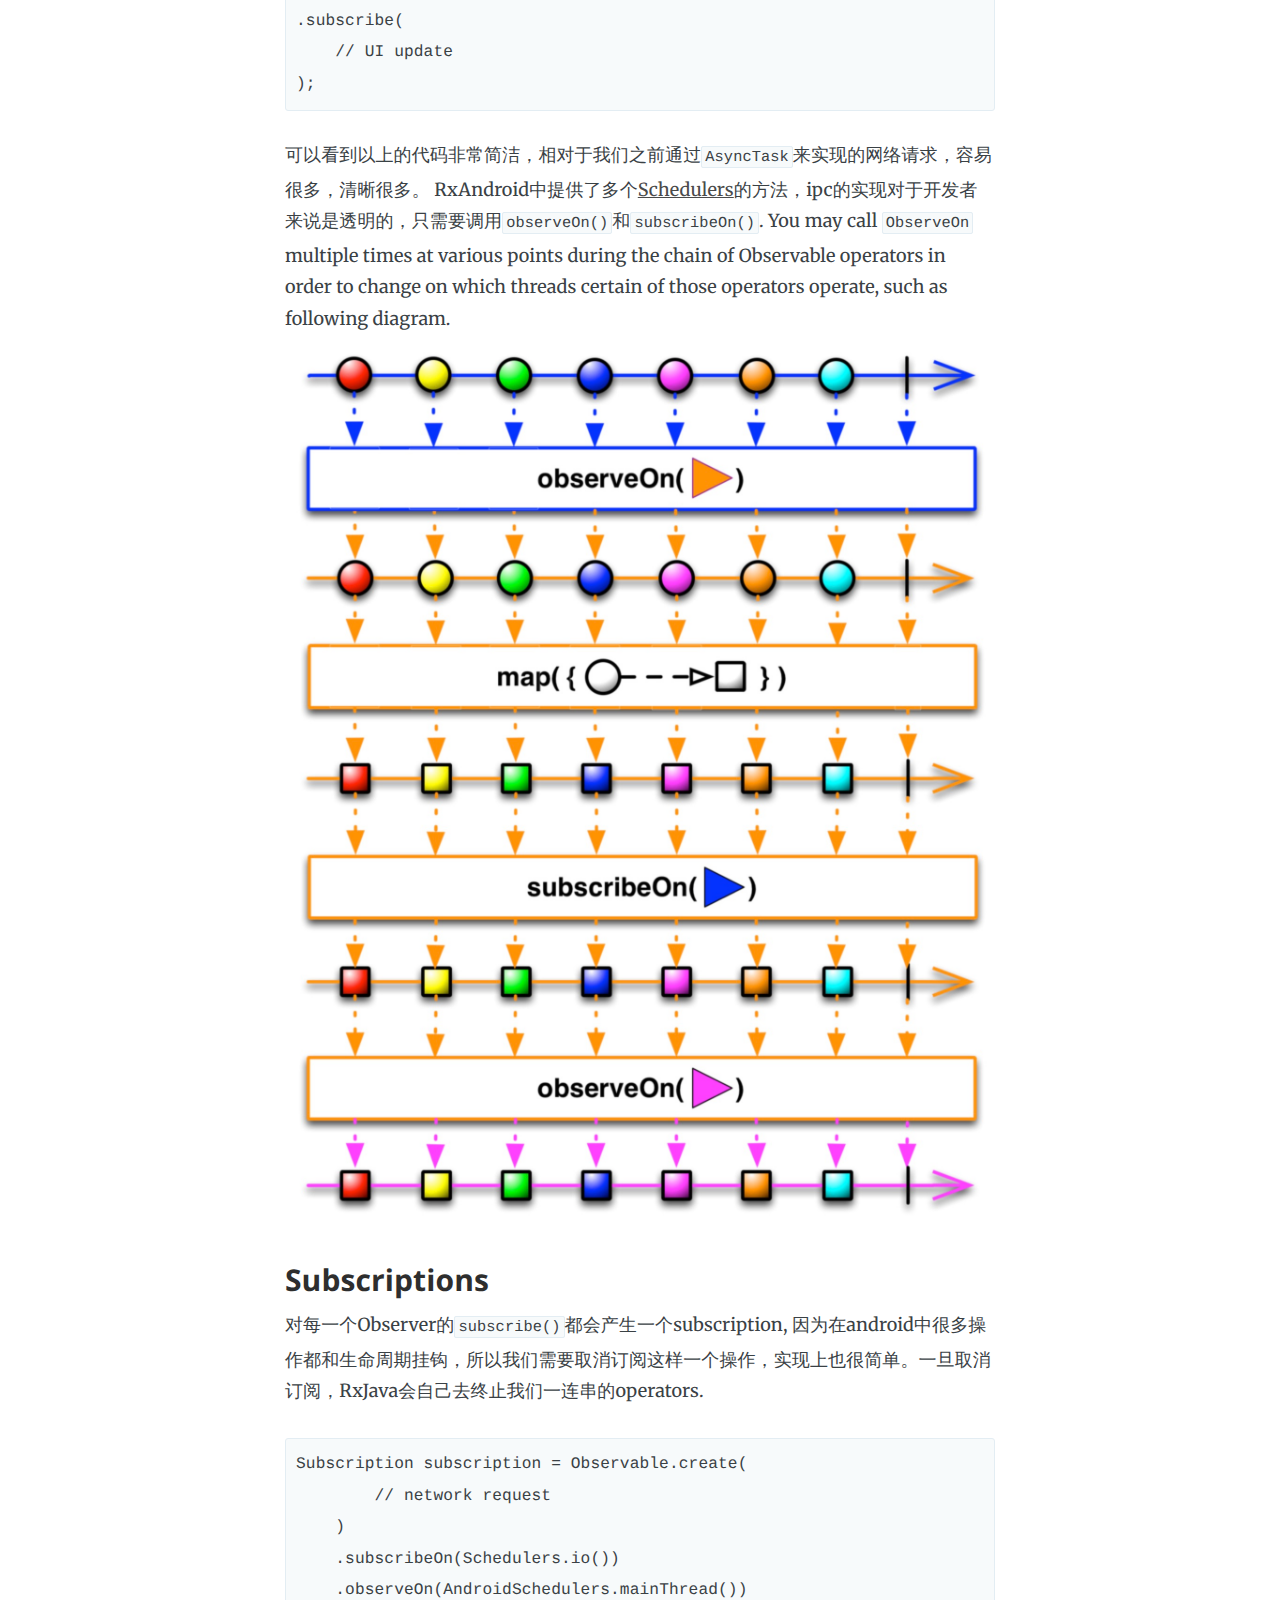
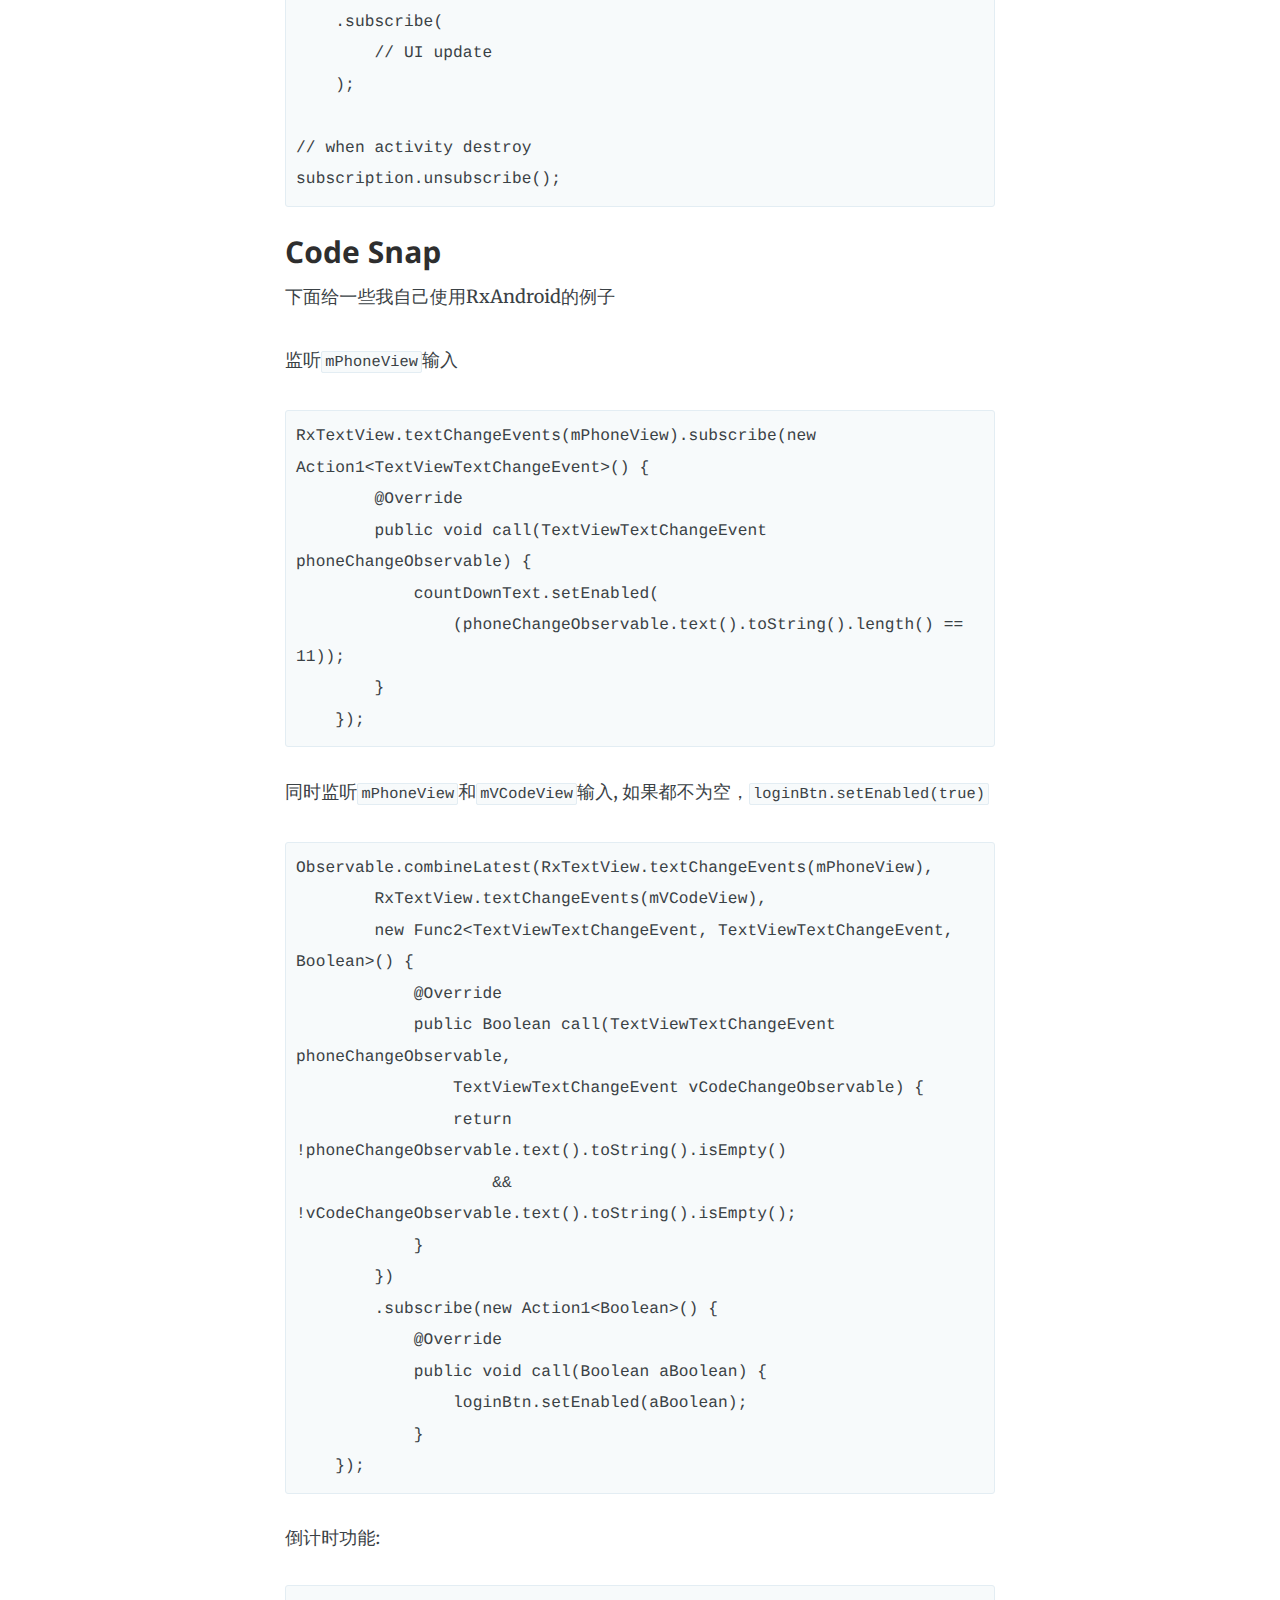
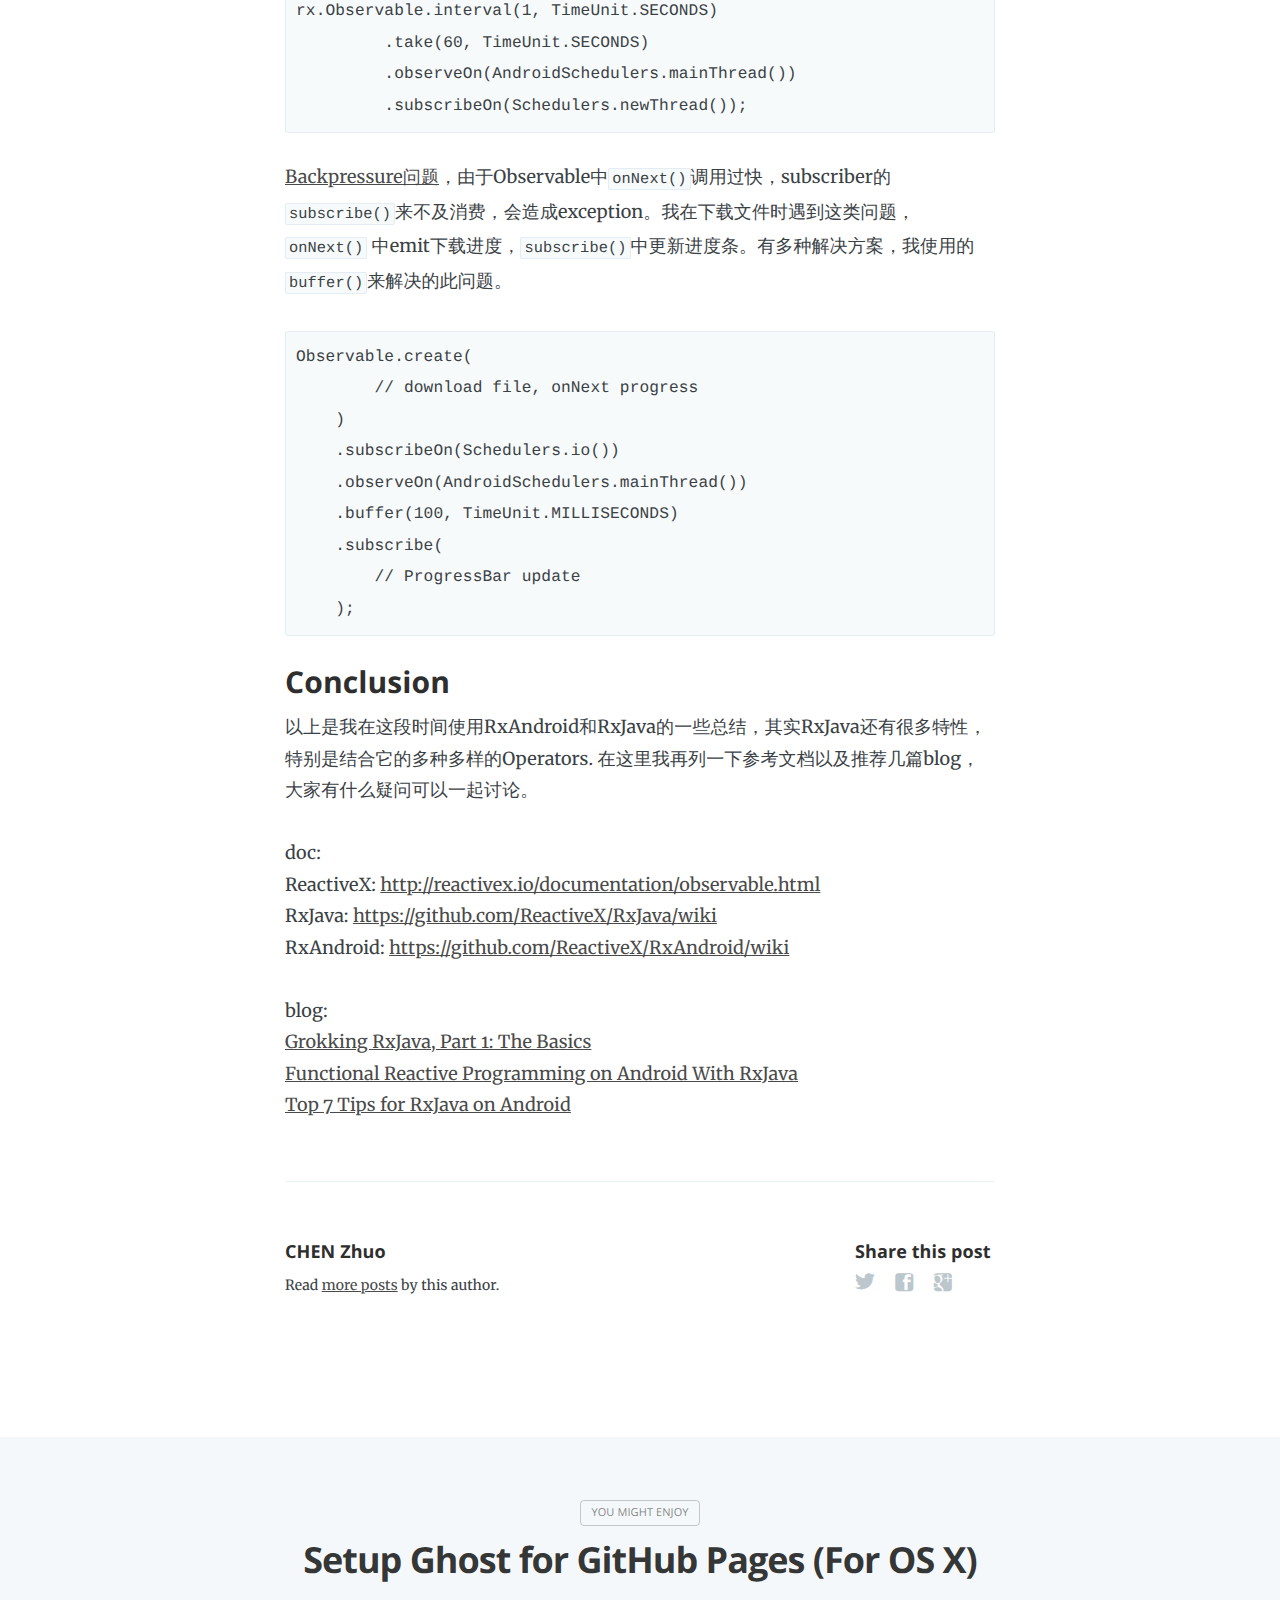
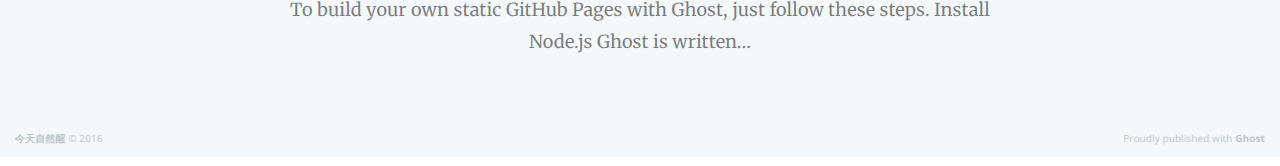
==== commit ebe7b4f0: "Blog update at 2016-02-19 03:09:07" ====
--- a/fisrt-see-rxjava-rxandroid/index.html
+++ b/fisrt-see-rxjava-rxandroid/index.html
@@ -11,7 +11,7 @@
 
     <link rel="shortcut icon" href="../favicon.ico">
 
-    <link rel="stylesheet" type="text/css" href="../assets/css/screen.css?v=4d8b1dfa1e">
+    <link rel="stylesheet" type="text/css" href="../assets/css/screen.css?v=fe1430c41b">
     <link rel="stylesheet" type="text/css" href="http://fonts.googleapis.com/css?family=Merriweather:300,700,700italic,300italic%7COpen+Sans:700,400">
 
     <link rel="canonical" href="index.html">
@@ -23,7 +23,7 @@
     <meta property="og:description" content="最近开发公司一个内部app，接触到了RxJava和RxAndroid，在这里总结一下自己的理解。 Background 先来说说ReactiveX, ReactiveX结合了观察者模式和响应式编程的特性，核心思想就是把事件和数据看成一个流(event streams and data streams)，如下图，水平方向是时间轴，垂直方向是stream的变化，输入是stream，输出也是stream，这个过程中可以对stream进行任何的操作，比如网络的请求或者是数据的存储。 在ReactiveX中有两个基本terms，Observables(被观察者/事件源)和Subscribers(观察者/订阅者)，Observables发出事件(emit item)，Subscribers消费事件(consume item)。一个Observable可以通过Subscriber.onNext()发出任何数量的items(包括0)通知订阅了它的每一个Subscriber，然后以完成(Subscriber.onComplete(...">
     <meta property="og:url" content="http://localhost:2368/fisrt-see-rxjava-rxandroid/">
     <meta property="article:published_time" content="2016-02-15T11:21:53.942Z">
-    <meta property="article:modified_time" content="2016-02-19T02:46:30.722Z">
+    <meta property="article:modified_time" content="2016-02-19T03:08:45.382Z">
     
     <meta name="twitter:card" content="summary">
     <meta name="twitter:title" content="初识 RxJava &amp; RxAndroid">
@@ -45,7 +45,7 @@
     "headline": "初识 RxJava &amp; RxAndroid",
     "url": "http://localhost:2368/fisrt-see-rxjava-rxandroid/",
     "datePublished": "2016-02-15T11:21:53.942Z",
-    "dateModified": "2016-02-19T02:46:30.722Z",
+    "dateModified": "2016-02-19T03:08:45.382Z",
     "description": "最近开发公司一个内部app，接触到了RxJava和RxAndroid，在这里总结一下自己的理解。 Background 先来说说ReactiveX, ReactiveX结合了观察者模式和响应式编程的特性，核心思想就是把事件和数据看成一个流(event streams and data streams)，如下图，水平方向是时间轴，垂直方向是stream的变化，输入是stream，输出也是stream，这个过程中可以对stream进行任何的操作，比如网络的请求或者是数据的存储。 在ReactiveX中有两个基本terms，Observables(被观察者/事件源)和Subscribers(观察者/订阅者)，Observables发出事件(emit item)，Subscribers消费事件(consume item)。一个Observable可以通过Subscriber.onNext()发出任何数量的items(包括0)通知订阅了它的每一个Subscriber，然后以完成(Subscriber.onComplete(..."
 }
     </script>
@@ -425,7 +425,7 @@
     <script type="text/javascript" src="https://code.jquery.com/jquery-1.11.3.min.js"></script>
     
 
-    <script type="text/javascript" src="../assets/js/jquery.fitvids.js?v=4d8b1dfa1e"></script>
-    <script type="text/javascript" src="../assets/js/index.js?v=4d8b1dfa1e"></script>
+    <script type="text/javascript" src="../assets/js/jquery.fitvids.js?v=fe1430c41b"></script>
+    <script type="text/javascript" src="../assets/js/index.js?v=fe1430c41b"></script>
     <script id="dsq-count-scr" src="http://derekcz.disqus.com/count.js" async></script>
 </body>
--- a/assets/css/screen.css
+++ b/assets/css/screen.css
@@ -1083,7 +1083,8 @@
    text column to break out. */
 .post-content img {
     display: block;
-    max-width: 126%;
+    /*max-width: 126%;*/
+    max-width: 100%;
     height: auto;
     padding: 0.6em 0;
     /* Centers an image by (1) pushing its left edge to the
